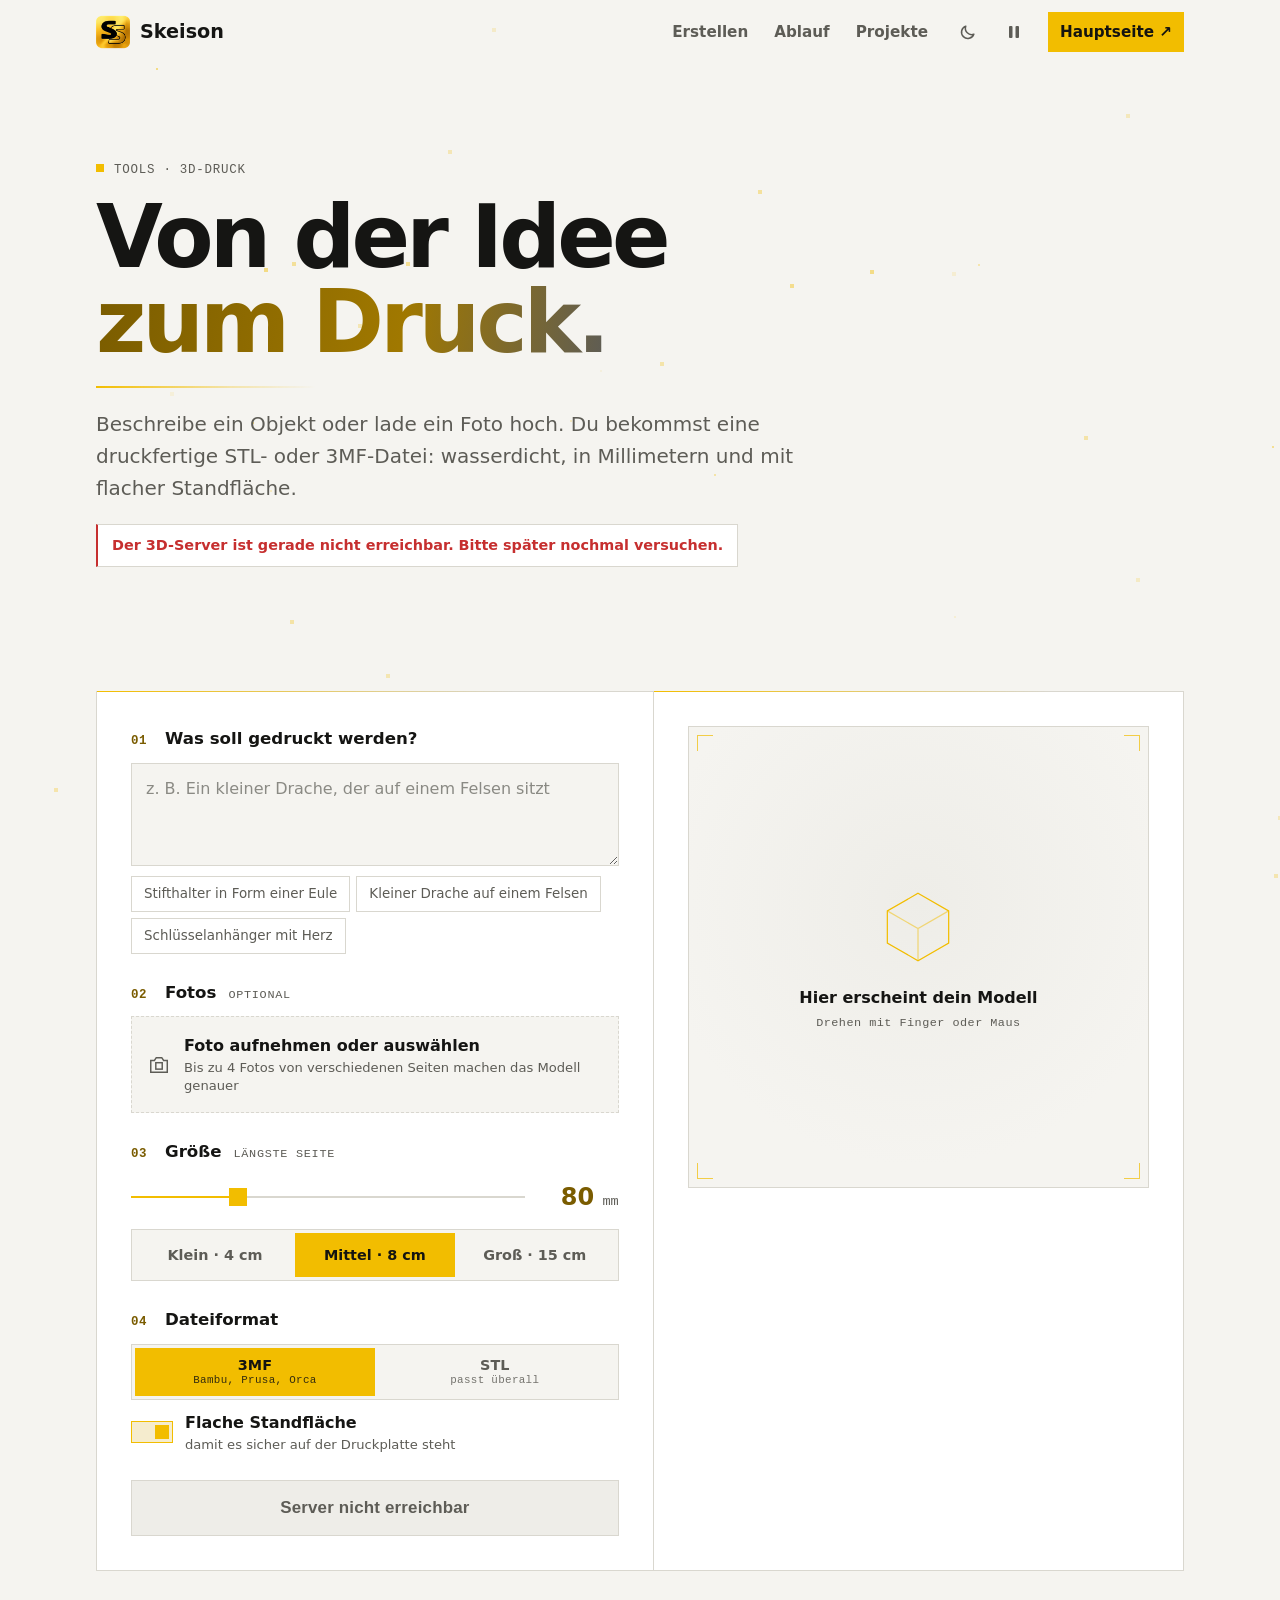
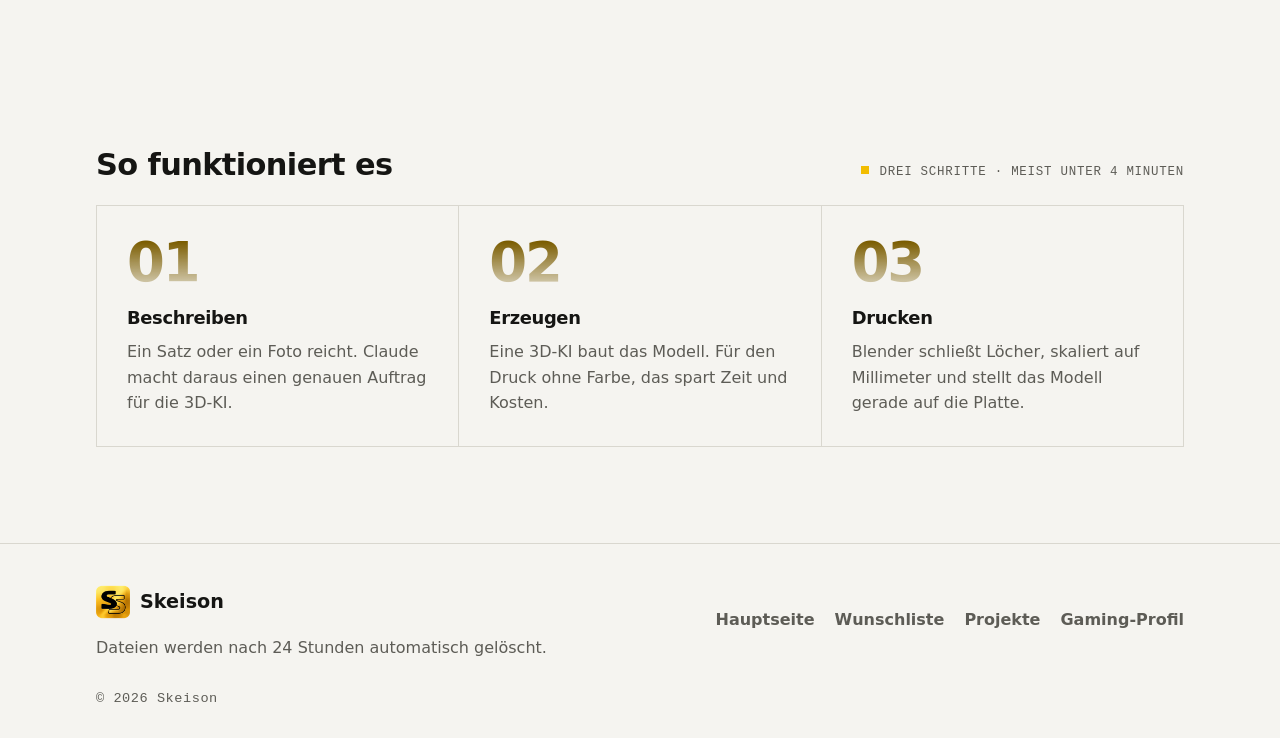
==== site/3d/index.html @ 90e96e80 "3D-Druck: Beschreibung oder Foto zu druckfertiger STL/3MF, Seite im Hauptdesign (Schwarz, Grau, Gold" ====
<!doctype html>
<html lang="de">
<head>
<meta charset="utf-8">
<meta name="viewport" content="width=device-width, initial-scale=1, viewport-fit=cover">
<title>3D-Druck · Skeison</title>
<meta name="description" content="Beschreibung oder Foto rein, druckfertige STL- oder 3MF-Datei raus. Wasserdicht, in Millimetern, mit flacher Standfläche.">
<meta name="theme-color" content="#0f0f0e">
<meta property="og:title" content="3D-Druck aus Idee · Skeison">
<meta property="og:description" content="Beschreibung oder Foto rein, druckfertige STL- oder 3MF-Datei raus.">
<meta property="og:type" content="website">
<link rel="icon" href="../favicon.svg" type="image/svg+xml">
<link rel="apple-touch-icon" href="../apple-touch-icon.png">
<script src="../assets/mode.js"></script>
<link rel="stylesheet" href="../assets/fx.css">
<link rel="stylesheet" href="../main.css">
<link rel="stylesheet" href="3d.css">
<script>document.documentElement.classList.add('fx');</script>
<script src="config.js"></script>
<script type="importmap">
{ "imports": {
  "three": "https://cdn.jsdelivr.net/npm/three@0.170.0/build/three.module.js",
  "three/addons/": "https://cdn.jsdelivr.net/npm/three@0.170.0/examples/jsm/"
} }
</script>
</head>
<body>
<a class="skip" href="#erstellen">Zum Formular springen</a>
<div class="fx-bg" aria-hidden="true"><canvas></canvas></div>

<div class="nav-bar">
  <nav class="nav wrap" aria-label="Hauptnavigation">
    <a class="brand" href="../"><span class="brand-mark" aria-hidden="true"></span>Skeison</a>
    <button class="menu-btn" type="button" aria-label="Menü öffnen" aria-expanded="false" aria-controls="navLinks"><span></span><span></span><span></span></button>
    <div class="links" id="navLinks">
      <span class="nav-ind" aria-hidden="true"></span>
      <a href="#erstellen">Erstellen</a><a href="#ablauf">Ablauf</a><a href="../#projekte">Projekte</a>
      <a class="nav-cta" href="../">Hauptseite <span class="arr">↗</span></a>
    </div>
  </nav>
  <div class="nav-progress"></div>
</div>

<header class="intro wrap" id="top" data-stagger>
  <p class="eyebrow">Tools · 3D-Druck</p>
  <h1>Von der Idee<br><span class="gold">zum Druck.</span></h1>
  <span class="rule" aria-hidden="true"></span>
  <p class="lead">Beschreibe ein Objekt oder lade ein Foto hoch. Du bekommst eine druckfertige STL- oder 3MF-Datei: wasserdicht, in Millimetern und mit flacher Standfläche.</p>
  <p class="notice" id="notice" hidden></p>
</header>

<main class="wrap" id="inhalt">
  <section class="studio" id="erstellen" aria-label="Modell erstellen">
    <!-- Eingabe -->
    <form class="panel form" id="form" novalidate data-stagger>
      <div class="field">
        <label class="label" for="desc"><span class="num">01</span>Was soll gedruckt werden?</label>
        <textarea id="desc" name="description" rows="3" maxlength="2000" placeholder="z. B. Ein kleiner Drache, der auf einem Felsen sitzt"></textarea>
        <div class="chips" id="chips" aria-label="Beispiele">
          <button type="button" class="chip">Stifthalter in Form einer Eule</button>
          <button type="button" class="chip">Kleiner Drache auf einem Felsen</button>
          <button type="button" class="chip">Schlüsselanhänger mit Herz</button>
        </div>
      </div>

      <div class="field">
        <span class="label"><span class="num">02</span>Fotos <em>optional</em></span>
        <label class="drop" id="drop" tabindex="0">
          <input type="file" id="files" accept="image/jpeg,image/png,image/webp" multiple hidden>
          <svg viewBox="0 0 24 24" width="24" height="24" fill="none" stroke="currentColor" stroke-width="1.6" stroke-linecap="square" aria-hidden="true"><path d="M3 7h4l2-3h6l2 3h4v13H3z"/><rect x="8.5" y="9.5" width="7" height="7"/></svg>
          <span><b>Foto aufnehmen oder auswählen</b><small>Bis zu 4 Fotos von verschiedenen Seiten machen das Modell genauer</small></span>
        </label>
        <ul class="thumbs" id="thumbs"></ul>
      </div>

      <div class="field">
        <span class="label" id="sizeLabel"><span class="num">03</span>Größe <em>längste Seite</em></span>
        <div class="size-row">
          <input type="range" id="size" min="20" max="250" step="5" value="80" aria-labelledby="sizeLabel">
          <output id="sizeOut" for="size"><b>80</b> mm</output>
        </div>
        <div class="seg" id="sizePresets" role="group" aria-label="Größe schnell wählen">
          <button type="button" data-size="40">Klein · 4 cm</button>
          <button type="button" data-size="80" class="on">Mittel · 8 cm</button>
          <button type="button" data-size="150">Groß · 15 cm</button>
        </div>
      </div>

      <div class="field">
        <span class="label"><span class="num">04</span>Dateiformat</span>
        <div class="seg" id="fmt" role="radiogroup" aria-label="Dateiformat">
          <button type="button" role="radio" data-fmt="3mf" class="on" aria-checked="true">3MF <small>Bambu, Prusa, Orca</small></button>
          <button type="button" role="radio" data-fmt="stl" aria-checked="false">STL <small>passt überall</small></button>
        </div>
        <label class="switch">
          <input type="checkbox" id="flat" checked>
          <span class="track" aria-hidden="true"></span>
          <span>Flache Standfläche <small>damit es sicher auf der Druckplatte steht</small></span>
        </label>
      </div>

      <div class="field" id="codeField" hidden>
        <label class="label" for="code">Zugangscode</label>
        <input type="password" id="code" autocomplete="off" placeholder="Code eingeben">
      </div>

      <div class="submit">
        <p class="error" id="formError" role="alert" hidden></p>
        <button class="btn big" id="go" type="submit">Modell erstellen <span class="arr">→</span></button>
        <p class="fine" id="limitInfo"></p>
      </div>
    </form>

    <!-- Fortschritt und Vorschau -->
    <div class="panel stage idle" id="stage" aria-live="polite" data-reveal>
      <div class="viewer" id="viewer">
        <span class="scan" aria-hidden="true"></span>
        <div class="empty" id="empty">
          <svg viewBox="0 0 120 120" width="92" height="92" aria-hidden="true">
            <g fill="none" stroke="currentColor" stroke-width="1.6" stroke-linejoin="miter">
              <path d="M60 16 100 39v42L60 104 20 81V39z"/>
              <path d="M20 39l40 23 40-23M60 62v42" opacity=".5"/>
            </g>
          </svg>
          <p>Hier erscheint dein Modell</p>
          <small>Drehen mit Finger oder Maus</small>
        </div>
      </div>

      <ol class="steps" id="steps" hidden>
        <li data-step="analyse"><span class="dot"></span><div><b>Idee verstehen</b><small>Beschreibung wird aufbereitet</small></div></li>
        <li data-step="generate"><span class="dot"></span><div><b>3D-Modell erzeugen</b><small>Dauert meist 1–3 Minuten</small><div class="bar"><i id="bar"></i></div></div></li>
        <li data-step="blender"><span class="dot"></span><div><b>Druckfertig machen</b><small>Blender: wasserdicht, Größe, Standfläche</small></div></li>
      </ol>

      <div class="result" id="result" hidden>
        <div class="stats" id="stats"></div>
        <p class="hint" id="hint" hidden></p>
        <div class="cta-row">
          <a class="btn" id="dlMain" href="#" download>Herunterladen <span class="arr">↓</span></a>
          <a class="btn ghost" id="dlAlt" href="#" download></a>
        </div>
        <button class="btn ghost small" id="again" type="button">Neues Modell</button>
      </div>
    </div>
  </section>

  <section class="how" id="ablauf">
    <div class="sec-head" data-reveal><h2>So funktioniert es</h2><p class="eyebrow">Drei Schritte · meist unter 4 Minuten</p></div>
    <ol class="how-grid" data-stagger>
      <li><span class="how-n">01</span><h3>Beschreiben</h3><p class="muted">Ein Satz oder ein Foto reicht. Claude macht daraus einen genauen Auftrag für die 3D-KI.</p></li>
      <li><span class="how-n">02</span><h3>Erzeugen</h3><p class="muted">Eine 3D-KI baut das Modell. Für den Druck ohne Farbe, das spart Zeit und Kosten.</p></li>
      <li><span class="how-n">03</span><h3>Drucken</h3><p class="muted">Blender schließt Löcher, skaliert auf Millimeter und stellt das Modell gerade auf die Platte.</p></li>
    </ol>
  </section>
</main>

<footer class="foot">
  <div class="wrap foot-in" data-reveal>
    <div>
      <a class="brand" href="../"><span class="brand-mark" aria-hidden="true"></span>Skeison</a>
      <p class="muted">Dateien werden nach 24 Stunden automatisch gelöscht.</p>
    </div>
    <nav class="foot-links" aria-label="Fußzeile">
      <a href="../">Hauptseite</a><a href="../wunschliste/">Wunschliste</a><a href="../#projekte">Projekte</a><a href="../gaming/">Gaming-Profil</a>
    </nav>
  </div>
  <div class="wrap foot-bottom muted">© 2026 Skeison</div>
</footer>
<script src="../assets/fx.js"></script>
<script type="module" src="app.js"></script>
</body>
</html>
---- site/assets/fx.css ----
/* Gemeinsame Effekte und Bausteine fuer alle Seiten: Hintergrund, Navigation, Scroll-Animationen, Countdown, Toast */
:root { --ease: cubic-bezier(.22, 1, .36, 1); --nav-h: 64px; }
html { scroll-padding-top: calc(var(--nav-h) + 16px); }
body { overflow-x: clip; -webkit-font-smoothing: antialiased; }
::selection { background: var(--accent); color: #1a1500; }

/* Hintergrund: ruhige Farbflaechen oben und aufsteigende Pixel-Partikel wie in Minecraft */
.fx-bg { position: fixed; inset: 0; z-index: -1; pointer-events: none; overflow: hidden; color: var(--accent); }
.fx-bg i { position: absolute; width: 60vmax; height: 60vmax; border-radius: 50%; background: radial-gradient(closest-side, var(--c), transparent); }
.fx-bg i:nth-child(1) { --c: rgba(59,109,255,.22); top: -32vmax; left: -20vmax; }
.fx-bg i:nth-child(2) { --c: rgba(255,203,5,.1); top: -30vmax; right: -26vmax; }
.fx-bg canvas { position: absolute; inset: 0; width: 100%; height: 100%; image-rendering: pixelated; }

/* Feste Navigation mit unscharfem Hintergrund, Markierung des aktiven Abschnitts und Lesefortschritt */
.nav-bar { position: sticky; top: 0; z-index: 50; border-bottom: 1px solid transparent; transition: background-color .3s, border-color .3s; }
.nav-bar.scrolled { background: color-mix(in srgb, var(--bg) 82%, transparent); -webkit-backdrop-filter: blur(12px); backdrop-filter: blur(12px); border-bottom-color: var(--line); }
.nav { display: flex; justify-content: space-between; align-items: center; gap: 12px; height: var(--nav-h); }
.brand { display: inline-flex; align-items: center; gap: 10px; min-height: 44px; font-size: 1.2rem; font-weight: 800; color: var(--text); text-decoration: none; }
.brand:hover { color: var(--text); }
/* Skeison-Logo (SS); gilt auf allen Seiten und in allen Designs */
.brand-mark { flex: none; width: 34px; height: 34px; display: block; background: url(skeison-logo.png) center / contain no-repeat !important; box-shadow: none !important; border: 0 !important; }
.links { position: relative; display: flex; align-items: center; gap: 2px; }
.links a { position: relative; z-index: 1; padding: 8px 12px; border-radius: 8px; color: var(--muted); text-decoration: none; font-weight: 600; font-size: .95rem; transition: color .2s; }
.links a:hover, .links a.active { color: var(--text); }
.nav-ind { position: absolute; z-index: 0; left: 0; bottom: 2px; height: 2px; width: 0; border-radius: 2px; background: var(--accent); opacity: 0; pointer-events: none; }
.nav-ind.ready { transition: transform .45s var(--ease), width .45s var(--ease), opacity .25s; }
.links .nav-cta { margin-left: 10px; color: #1a1500; background: var(--accent); font-weight: 800; }
.links .nav-cta:hover { color: #1a1500; filter: brightness(1.06); }
.nav-progress { position: absolute; left: 0; bottom: -1px; height: 2px; width: 100%; transform-origin: 0 50%; transform: scaleX(0); background: var(--accent); opacity: .7; }
.menu-btn { display: none; width: 44px; height: 44px; place-items: center; align-content: center; gap: 5px; padding: 0; cursor: pointer; border-radius: 8px; border: 1px solid var(--line); background: var(--panel); }
.menu-btn span { display: block; width: 18px; height: 2px; border-radius: 2px; background: var(--text); transition: transform .35s var(--ease), opacity .2s; }
.nav-bar.open .menu-btn span:nth-child(1) { transform: translateY(7px) rotate(45deg); }
.nav-bar.open .menu-btn span:nth-child(2) { opacity: 0; }
.nav-bar.open .menu-btn span:nth-child(3) { transform: translateY(-7px) rotate(-45deg); }
@media (max-width: 760px) {
  .menu-btn { display: grid; }
  .links { position: absolute; top: calc(100% + 6px); left: 16px; right: 16px; flex-direction: column; align-items: stretch; gap: 2px; padding: 8px; border-radius: 12px; border: 1px solid var(--line); background: var(--panel);
    box-shadow: 0 24px 48px -24px var(--shadow, rgba(0,0,0,.6)); opacity: 0; visibility: hidden; transform: translateY(-8px); transition: opacity .25s, transform .35s var(--ease), visibility .25s; }
  .nav-bar.open .links { opacity: 1; visibility: visible; transform: none; }
  .links a { padding: 12px; font-size: 1rem; }
  .links a.active { background: var(--panel2); }
  .links .nav-cta { margin: 6px 0 0; text-align: center; }
  .nav-ind { display: none; }
}

/* Einblenden beim Scrollen: nur aktiv, wenn JavaScript laeuft (Klasse "fx" auf <html>) */
.fx [data-reveal]:not(.in), .fx [data-stagger]:not(.in) > * { opacity: 0; }
/* Kurz und dezent (250 ms, 8 px, 40 ms Staffelung): vorher 0,7 s und 70 ms, ein Abschnitt brauchte bis 1,3 s */
.fx [data-reveal].in { animation: fx-rise .25s var(--ease) backwards; animation-delay: calc(var(--i, 0) * 40ms); }
.fx [data-stagger].in > * { animation: fx-rise .25s var(--ease) backwards; animation-delay: calc(var(--i, 0) * 40ms); }
.fx [data-stagger].in > .ball, .fx [data-stagger]:not(.in) > .ball { animation: fx-spin 160s steps(640) infinite; opacity: var(--ball-o, .14); }
.fx [data-reveal].in.now, .fx [data-stagger].in.now > * { animation: none; } /* per Tastatur erreicht: sofort sichtbar */
@keyframes fx-rise { from { opacity: 0; transform: translateY(8px); } to { opacity: 1; transform: none; } }

/* Buttons */
.btn { transition: transform .2s var(--ease), filter .2s, background-color .2s, border-color .2s; }
.btn:not(.ghost):hover { filter: brightness(1.06); }
.btn:active { transform: translateY(1px); }
.arr { display: inline-block; transition: transform .3s var(--ease); }
/* Pfeil-Bewegung nur mit echter Maus (am Handy bliebe sie nach dem Tippen haengen) */
@media (hover: hover) and (pointer: fine) and (prefers-reduced-motion: no-preference) {
  a:hover .arr, button:hover .arr, .card:hover .arr { transform: translateX(3px); }
}

/* Pulsierender Punkt, nur fuer echten Live-Status */
.ping { position: relative; display: inline-block; width: 8px; height: 8px; border-radius: 50%; background: currentColor; flex: none; }
/* Zwei Pulse (4 s), dann Ruhe: Bewegung ueber 5 s braeuchte sonst einen Pause-Knopf (WCAG 2.2.2) */
.ping.pulse::after { content: ""; position: absolute; inset: 0; border-radius: 50%; background: currentColor; animation: fx-ping 2s cubic-bezier(0,0,.2,1) 2; }
@keyframes fx-ping { 75%, 100% { transform: scale(2.4); opacity: 0; } }

/* Countdown-Ziffern rollen */
.cd b { position: relative; overflow: hidden; }
.cd b .r-in { display: inline-block; animation: fx-roll-in .45s var(--ease) both; }
.cd b .r-out { position: absolute; inset: 0; animation: fx-roll-out .45s var(--ease) both; }
@keyframes fx-roll-in { from { transform: translateY(60%); opacity: 0; } to { transform: none; opacity: 1; } }
@keyframes fx-roll-out { from { transform: none; opacity: 1; } to { transform: translateY(-60%); opacity: 0; } }

/* Gleitende Markierung in Umschaltern */
.seg { position: relative; }
.seg-ind { position: absolute; z-index: 0; top: 4px; bottom: 4px; left: 0; width: 0; border-radius: 7px; background: var(--accent); pointer-events: none; }
.seg-ind.ready { transition: transform .4s var(--ease), width .4s var(--ease); }
.seg.has-ind button { position: relative; z-index: 1; transition: color .25s; }
.seg.has-ind button.on { background: transparent; color: #1a1500; }

/* Lade-Platzhalter */
.sk { position: relative; overflow: hidden; border-radius: 6px; background: color-mix(in srgb, var(--panel2) 80%, var(--line)); }
.sk::after { content: ""; position: absolute; inset: 0; transform: translateX(-100%); background: linear-gradient(90deg, transparent, rgba(255,255,255,.06), transparent); animation: fx-shimmer 1.4s infinite; }
@keyframes fx-shimmer { to { transform: translateX(100%); } }

/* Meldung unten (z. B. "Adresse kopiert") */
.toast { position: fixed; left: 50%; bottom: 24px; z-index: 100; padding: 11px 16px; border-radius: 10px; font-weight: 600; color: var(--text); background: var(--panel); border: 1px solid var(--line); border-left: 3px solid var(--ok, #3ddc84);
  box-shadow: 0 16px 40px -16px var(--shadow, rgba(0,0,0,.7)); opacity: 0; transform: translate(-50%, 16px); pointer-events: none; transition: opacity .25s, transform .4s var(--ease); }
.toast.show { opacity: 1; transform: translate(-50%, 0); }

/* Nach-oben-Knopf mit Fortschrittsring */
.totop { position: fixed; right: 18px; bottom: 18px; z-index: 40; width: 46px; height: 46px; display: grid; place-items: center; border-radius: 50%; cursor: pointer; padding: 0; color: var(--text);
  background: var(--panel); border: 1px solid var(--line); opacity: 0; visibility: hidden; transform: translateY(10px); transition: opacity .3s, transform .4s var(--ease), visibility .3s, border-color .2s; }
.totop.show { opacity: 1; visibility: visible; transform: none; }
.totop:hover { border-color: var(--accent); }
.totop svg { position: absolute; inset: -1px; width: calc(100% + 2px); height: calc(100% + 2px); transform: rotate(-90deg); }
.totop circle { fill: none; stroke-width: 2; }
.totop .trk { stroke: transparent; }
.totop .bar { stroke: var(--accent); stroke-dasharray: 100; stroke-dashoffset: 100; }
.totop b { font-size: 1.1rem; }

/* Pokeball im Kopfbereich, dreht sich langsam */
/* Gedreht wird die ganze Grafik als eigene Ebene (laeuft auf der Grafikkarte) und in kleinen Schritten, nicht fliessend:
   so wacht der Browser nur ein paarmal pro Sekunde dafuer auf. Das Innere der SVG wird dabei nie neu gezeichnet. */
.ball { position: absolute; z-index: -1; pointer-events: none; color: var(--accent); will-change: transform; animation: fx-spin 160s steps(640) infinite; }
@keyframes fx-spin { to { transform: rotate(360deg); } }

/* Fenster im Hintergrund (fx-idle, siehe fx.js setIdle) oder Knopf "Animationen pausieren" (fx-still, siehe fx.js setStill):
   alle Dauer-Animationen anhalten */
.fx-idle *, .fx-idle *::before, .fx-idle *::after,
.fx-still *, .fx-still *::before, .fx-still *::after { animation-play-state: paused !important; }
/* Einmalige Animationen laufen trotzdem zu Ende, sonst blieben sie bei Deckkraft 0 stehen: Einblendungen, Countdown-Ziffern,
   Ranglisten-Zeilen und Dialoge (z. B. in einem sichtbaren, aber nicht aktiven Fenster, unter Windows per Mausrad scrollbar) */
:is(.fx-idle, .fx-still) :is([data-reveal].in, [data-stagger].in > :not(.ball), .cd b > span, .rows .row, .dlg, .feed, .burst),
:is(.fx-idle, .fx-still) .dlg::backdrop { animation-play-state: running !important; }
:is(.fx-idle, .fx-still) .mon-peek.hop img { animation-play-state: running !important; }
/* Gaming-Buehne: Einflug der Figur und der Zahlen laeuft zu Ende (Laufschrift und Schweben bleiben angehalten) */
:is(.fx-idle, .fx-still) .panel.on :is(.fig img, .fig .skin, .fig-name, .info-head, .subtabs, .pages, .page *, .skin-card) { animation-play-state: running !important; }
/* 3D-Druck: Einblenden bei Zustandswechsel, Foto-Kacheln, Vorschau (Scanlinie und Atmen bleiben angehalten) */
:is(.fx-idle, .fx-still) :is(.s3d-in, .thumbs li, #viewer canvas) { animation-play-state: running !important; }

/* Knopf "Animationen pausieren" in der Navigation aller Seiten (fx.js, setStill); die Wahl wird gespeichert */
.motion-btn { display: inline-grid; place-items: center; width: 44px; height: 44px; margin-left: 4px; padding: 0; cursor: pointer; border-radius: 8px;
  border: 1px solid transparent; background: none; color: var(--muted); font: inherit; font-weight: 600; transition: color .2s, border-color .2s; }
.motion-btn:hover { color: var(--text); border-color: var(--line); }
.motion-btn[aria-pressed="true"] { color: var(--accent); }
.motion-btn svg { width: 14px; height: 14px; fill: currentColor; flex: none; }
.motion-btn .mb-t { display: none; }
.motion-btn .i-play, .motion-btn[aria-pressed="true"] .i-pause { display: none; }
.motion-btn[aria-pressed="true"] .i-play { display: block; }
/* Knopf "Hell/Dunkel": zeigt die Darstellung, zu der ein Klick wechselt (Sonne im Dunkeln, Mond im Hellen) */
.mode-btn { display: inline-grid; place-items: center; width: 44px; height: 44px; margin-left: 4px; padding: 0; cursor: pointer; border-radius: 8px;
  border: 1px solid transparent; background: none; color: var(--muted); font: inherit; font-weight: 600; transition: color .2s, border-color .2s; }
.mode-btn:hover { color: var(--accent); border-color: var(--line); }
.mode-btn svg { width: 19px; height: 19px; fill: none; stroke: currentColor; stroke-width: 1.9; stroke-linecap: round; stroke-linejoin: round; flex: none; transition: transform .5s var(--ease); }
.mode-btn:hover svg { transform: rotate(35deg); }
.mode-btn .mb-t { display: none; }
.mode-btn .i-moon, html[data-mode="light"] .mode-btn .i-sun { display: none; }
html[data-mode="light"] .mode-btn .i-moon { display: block; }
.mode-btn + .motion-btn { margin-left: 0; }
@media (max-width: 760px) {
  .motion-btn { display: flex; justify-content: flex-start; align-items: center; gap: 10px; width: auto; height: auto; margin: 0; padding: 12px; font-size: 1rem; color: var(--muted); }
  .motion-btn .mb-t { display: inline; }
  .mode-btn { display: flex; justify-content: flex-start; align-items: center; gap: 10px; width: auto; height: auto; margin: 0; padding: 12px; font-size: 1rem; }
  .mode-btn .mb-t { display: inline; }
}

/* Pause-Knopf fuer Dauer-Animationen in Demo-Grafiken ([data-loops], siehe fx.js) */
[data-loops].paused *, [data-loops].paused *::before, [data-loops].paused *::after { animation-play-state: paused !important; }
.loop-pause { position: absolute; top: 8px; right: 8px; z-index: 2; width: 44px; height: 44px; display: grid; place-items: center; padding: 0; cursor: pointer; border-radius: 8px;
  color: var(--muted); background: color-mix(in srgb, var(--bg) 80%, transparent); border: 1px solid var(--line); transition: color .2s, border-color .2s; }
.loop-pause:hover { color: var(--text); border-color: var(--accent); }
.loop-pause svg { width: 14px; height: 14px; fill: currentColor; }
.loop-pause .i-play, .loop-pause[aria-pressed="true"] .i-pause { display: none; }
.loop-pause[aria-pressed="true"] .i-play { display: block; }

/* "Bewegung reduzieren" im System: weniger und sanftere Bewegung, nicht null. Ueberblendungen (Deckkraft, Farbe) bleiben
   und helfen beim Verstehen; Bewegung und Schleifen fallen weg. Hover-Bewegung ist in den Seiten-CSS an no-preference gebunden. */
@media (prefers-reduced-motion: reduce) {
  *, *::before, *::after { animation-duration: .01ms !important; animation-iteration-count: 1 !important; animation-delay: 0s !important; scroll-behavior: auto !important; }
  .fx [data-reveal].in:not(.now), .fx [data-stagger].in:not(.now) > :not(.ball),
  .dlg[open]:not(.closing), .dlg[open]:not(.closing)::backdrop { animation: fx-fade .2s ease-out !important; }
  .toast { transform: translate(-50%, 0); }
  .links, .totop, .btn:active { transform: none; }
  .nav-ind.ready, .seg-ind.ready { transition: opacity .2s; }
  .arr { transition: none; }
  .loop-pause, .motion-btn { display: none; } /* Schleifen stehen hier ohnehin still */
}
@keyframes fx-fade { from { opacity: 0; } }
---- site/main.css ----
:root { --bg: #0b0f1c; --panel: #151b31; --panel2: #1c2443; --line: #2a3460; --text: #eef2ff; --muted: #9aa6cb; --accent: #ffcb05; --accent2: #5b85ff; --pink: #ff5f8f; --on-pink: #1f0612; --discord: #5865f2; --ok: #3ddc84; --bad: #ff6b6b; --shadow: rgba(0,0,0,.6); }
/* --on-pink: Schrift auf pinker Flaeche, mindestens 4,5:1 Kontrast (Weiss auf #ff5f8f hatte nur 2,9:1) */
/* Hell/Dunkel: assets/mode.js setzt data-mode auf <html> (Geraet oder eigene Wahl ueber den Knopf in der Navigation) */
html[data-mode="light"] { --bg: #f3f5fc; --panel: #fff; --panel2: #eef2ff; --line: #d6ddf5; --text: #141a33; --muted: #5a6692; --accent: #d79a00; --accent2: #2f5cf0; --pink: #c8245a; --on-pink: #fff; --ok: #16a35a; --bad: #d93a3a; --shadow: rgba(20,26,51,.18); }
* { box-sizing: border-box; }
/* Kein CSS-"smooth": das verzoegerte auch den Tastatur-Fokus. Mausklicks auf Sprungmarken scrollen sanft per fx.js */
body { margin: 0; background: var(--bg); color: var(--text); font: 16px/1.6 system-ui, "Segoe UI", Roboto, sans-serif; }
.wrap { max-width: 1120px; margin: 0 auto; padding: 0 16px; }
a { color: var(--accent2); font-weight: 600; } a:hover { color: var(--accent); }
h2 { margin: 0; font-size: clamp(1.5rem, 3vw, 1.9rem); line-height: 1.2; letter-spacing: -.01em; }
section { margin: 80px 0; }
.muted { color: var(--muted); }
.skip { position: absolute; left: 16px; top: -60px; z-index: 100; padding: 10px 16px; border-radius: 8px; background: var(--accent); color: #1a1500; transition: top .2s; }
.skip:focus { top: 12px; }

/* Gemeinsame Bausteine (Hauptseite und Gaming-Profil) */
.tag { display: inline-block; font-size: .74rem; font-weight: 800; text-transform: uppercase; letter-spacing: .1em; padding: 4px 10px; border-radius: 6px; color: #1a1500; background: var(--accent); }
.tag.pink { background: var(--pink); color: var(--on-pink); }
.lead { margin: 0 0 26px; max-width: 58ch; color: var(--muted); font-size: clamp(1rem, 1.6vw, 1.1rem); }
.cd { display: grid; grid-template-columns: repeat(4, minmax(0, 1fr)); gap: 8px; max-width: 400px; margin-bottom: 28px; }
.cd div { text-align: center; padding: 10px 6px 9px; border-radius: 8px; border: 1px solid var(--line); background: var(--bg); box-shadow: inset 0 -3px 0 rgba(0,0,0,.25); }
.cd b { display: block; font-size: clamp(1.5rem, 4vw, 2.2rem); font-weight: 800; font-variant-numeric: tabular-nums; color: var(--accent); line-height: 1.15; }
.cd > div > span { font-size: .7rem; color: var(--muted); text-transform: uppercase; letter-spacing: .08em; font-weight: 700; }
.live { display: inline-flex; align-items: center; gap: 10px; margin: 0 0 24px; color: var(--ok); font-weight: 700; font-size: 1.1rem; }
.live.over { color: var(--muted); } .live.over .ping { display: none; }
.cta-row { display: flex; flex-wrap: wrap; gap: 10px; }
.srv { display: inline-flex; align-items: center; gap: 8px; font-size: .85rem; font-weight: 700; }
.srv.up { color: var(--ok); } .srv.down { color: var(--bad); } .srv.soon { color: var(--accent); }

/* Buttons: leichte Unterkante wie Spiel-Buttons */
.btn { display: inline-flex; align-items: center; justify-content: center; gap: 8px; text-decoration: none; font-weight: 800; color: #1a1500; background: var(--accent); border: 1px solid transparent; border-radius: 8px; padding: 11px 20px; cursor: pointer; font-size: 1rem; box-shadow: inset 0 -3px 0 rgba(0,0,0,.2); }
.btn:hover { color: #1a1500; }
.btn.small { padding: 6px 13px; font-size: .9rem; }
.btn.ghost { background: transparent; color: var(--text); border-color: var(--line); box-shadow: none; }
.btn.ghost:hover { color: var(--text); border-color: var(--accent); }
.btn.pink { background: var(--pink); color: var(--on-pink); } .btn.pink:hover { color: var(--on-pink); }

.sec-head { display: flex; flex-wrap: wrap; justify-content: space-between; align-items: baseline; gap: 12px; margin-bottom: 20px; }
.more-link { text-decoration: none; }
/* Kleine Textlinks: Klickflaeche 44px hoch, ohne die Zeile hoeher zu machen */
.more-link, .facts dd a { display: inline-block; padding-block: 11px; margin-block: -11px; }

/* Lade-Platzhalter */
.sk-line { height: 12px; margin: 8px 0; }
.sk-card { min-height: 170px; pointer-events: none; }
.sk-btns { height: 32px; width: 55%; margin-top: auto; }
.sk-chart { height: 150px; margin-top: 12px; border-radius: 8px; }

/* Einstieg */
.intro { padding-top: clamp(36px, 7vw, 80px); }
.eyebrow { margin: 0 0 6px; color: var(--accent); font-weight: 800; font-size: .8rem; letter-spacing: .12em; text-transform: uppercase; }
.intro h1 { margin: 0 0 12px; font-size: clamp(2.6rem, 8vw, 4.6rem); line-height: 1; letter-spacing: -.035em; }
.intro .lead { font-size: clamp(1.05rem, 2vw, 1.25rem); margin: 0; }

/* Wunschliste (neu) */
.feature { display: grid; grid-template-columns: 1.15fr .85fr; gap: clamp(20px, 4vw, 48px); align-items: center; margin-top: 44px; padding: clamp(24px, 4vw, 44px); border-radius: 16px; border: 1px solid var(--line);
  background: radial-gradient(700px 300px at 100% 0%, color-mix(in srgb, var(--pink) 16%, transparent), transparent 70%), var(--panel); }
.feature h2 { margin: 12px 0 10px; font-size: clamp(1.8rem, 4vw, 2.6rem); }
.feature .lead { margin-bottom: 16px; }
.checks { list-style: none; margin: 0 0 24px; padding: 0; display: grid; gap: 8px; }
.checks li { position: relative; padding-left: 28px; }
.checks li::before { content: ""; position: absolute; left: 0; top: .3em; width: 18px; height: 18px; border-radius: 5px; background: color-mix(in srgb, var(--pink) 18%, transparent) url("data:image/svg+xml,%3Csvg xmlns='http://www.w3.org/2000/svg' viewBox='0 0 16 16' fill='none' stroke='%23ff5f8f' stroke-width='2.4' stroke-linecap='round' stroke-linejoin='round'%3E%3Cpath d='M3.5 8.5l3 3 6-7'/%3E%3C/svg%3E") center / 12px no-repeat; }
.wl-demo { position: relative; border-radius: 12px; border: 1px solid var(--line); background: var(--bg); padding: 14px; display: grid; gap: 8px; box-shadow: 0 30px 60px -36px var(--shadow); }
.wl-head { display: flex; flex-direction: column; padding: 2px 4px 6px; } .wl-head b { font-size: 1.05rem; } .wl-head span { color: var(--muted); font-size: .8rem; }
.wl-item { display: grid; grid-template-columns: 44px 1fr auto; gap: 12px; align-items: center; padding: 8px; border-radius: 10px; background: var(--panel); border: 1px solid var(--line); }
.wl-img { width: 44px; height: 44px; display: grid; place-items: center; font-size: 1.4rem; border-radius: 8px; background: var(--panel2); }
.wl-t { display: flex; flex-direction: column; line-height: 1.3; } .wl-t small { color: var(--muted); }
.wl-st { font-size: .72rem; font-weight: 800; text-transform: uppercase; letter-spacing: .06em; padding: 4px 9px; border-radius: 6px; white-space: nowrap; }
.wl-st.free { color: var(--ok); background: color-mix(in srgb, var(--ok) 14%, transparent); }
.wl-st.res { color: var(--pink); background: color-mix(in srgb, var(--pink) 14%, transparent); }
/* "Frei" wird regelmaessig zu "Reserviert" (zeigt die Funktion, ohne zu blinken) */
.wl-flip { display: grid; justify-items: end; } .wl-flip > * { grid-area: 1 / 1; }
.wl-flip .free { animation: wl-out 7s var(--ease) infinite; } .wl-flip .res { animation: wl-in 7s var(--ease) infinite; }
@keyframes wl-out { 0%, 40% { opacity: 1; transform: none; } 48%, 92% { opacity: 0; transform: translateY(-6px); } 100% { opacity: 1; transform: none; } }
@keyframes wl-in { 0%, 40% { opacity: 0; transform: translateY(6px) scale(.9); } 48%, 92% { opacity: 1; transform: none; } 100% { opacity: 0; transform: translateY(6px) scale(.9); } }

/* Hausmesse */
.fair { display: grid; grid-template-columns: 1.1fr .9fr; gap: clamp(20px, 4vw, 48px); align-items: center; padding: clamp(24px, 4vw, 44px); border-radius: 16px; border: 1px solid var(--line);
  background: radial-gradient(700px 300px at 0% 0%, rgba(91,133,255,.2), transparent 70%), var(--panel); }
.fair h2 { margin: 12px 0 10px; font-size: clamp(1.7rem, 3.6vw, 2.4rem); }
.fair .lead { margin-bottom: 18px; } .fair .lead b { color: var(--text); }
.facts { display: grid; gap: 6px; margin: 0 0 22px; }
.facts div { display: grid; grid-template-columns: 70px 1fr; gap: 10px; }
.facts dt { color: var(--muted); font-size: .78rem; font-weight: 800; text-transform: uppercase; letter-spacing: .08em; padding-top: .2em; }
.facts dd { margin: 0; font-weight: 600; }
.plan { position: relative; border-radius: 12px; border: 1px solid var(--line); background: var(--bg); padding: 14px; }
.plan > svg { display: block; width: 100%; height: auto; } /* nur der Grundriss, nicht das Symbol im Pause-Knopf */
.plan-wall { fill: none; stroke: var(--line); stroke-width: 2; }
.hall { fill: var(--panel2); }
.plan text { fill: var(--text); font: 700 12px system-ui, sans-serif; text-anchor: middle; opacity: .8; }
.room { fill: color-mix(in srgb, var(--ok) 22%, transparent); stroke: var(--ok); stroke-width: 1.5; animation: room 10s ease-in-out infinite; animation-delay: var(--d, 0s); }
@keyframes room { 0%, 45% { fill: color-mix(in srgb, var(--ok) 22%, transparent); stroke: var(--ok); } 52%, 92% { fill: color-mix(in srgb, var(--bad) 22%, transparent); stroke: var(--bad); } 100% { fill: color-mix(in srgb, var(--ok) 22%, transparent); stroke: var(--ok); } }
.nfc-dot { fill: var(--accent2); transform-box: fill-box; transform-origin: center; animation: nfc 2.4s ease-out infinite; }
@keyframes nfc { 0% { transform: scale(1); opacity: 1; } 70% { transform: scale(2.4); opacity: 0; } 100% { opacity: 0; } }
.plan-legend { display: flex; flex-wrap: wrap; gap: 14px; margin-top: 10px; font-size: .8rem; color: var(--muted); }
.plan-legend span { display: inline-flex; align-items: center; gap: 6px; }
.lg { width: 10px; height: 10px; border-radius: 3px; } .lg.free { background: var(--ok); } .lg.busy { background: var(--bad); } .lg.nfc { background: var(--accent2); border-radius: 50%; }

/* Projekte */
.projects { display: grid; grid-template-columns: repeat(2, minmax(0, 1fr)); gap: 16px; }
.project { display: flex; flex-direction: column; border-radius: 12px; padding: 22px 24px; border: 1px solid var(--line); background: var(--panel); transition: border-color .2s, transform .3s var(--ease); }
.project:hover { border-color: color-mix(in srgb, var(--accent) 55%, var(--line)); }
.project.wide { grid-column: 1 / -1; display: grid; grid-template-columns: 1fr 1.1fr; gap: 28px; align-items: center; }
.p-body { display: flex; flex-direction: column; gap: 10px; height: 100%; }
.p-head h3 { margin: 0; font-size: 1.3rem; } .p-head h3 a { color: var(--text); text-decoration: none; } .p-head h3 a:hover { color: var(--accent); }
.p-sub { color: var(--muted); font-size: .85rem; font-weight: 600; }
.p-text { margin: 0; color: var(--muted); flex: 1; }
.p-tags { list-style: none; margin: 0; padding: 0; display: flex; flex-wrap: wrap; gap: 6px; }
.p-tags li { font-size: .76rem; font-weight: 700; padding: 3px 9px; border-radius: 6px; color: var(--text); background: var(--panel2); border: 1px solid var(--line); }
.project .meta { display: flex; gap: 14px; flex-wrap: wrap; font-size: .8rem; color: var(--muted); }
.project .meta span { display: inline-flex; align-items: center; gap: 6px; }
.lang-dot { width: 10px; height: 10px; border-radius: 50%; background: var(--c, var(--muted)); }
.rlinks { display: flex; flex-wrap: wrap; gap: 8px; margin-top: 4px; }

/* Kurslot-Chart */
.chart { margin: 0; padding: 14px 16px 12px; border-radius: 10px; border: 1px solid var(--line); background: var(--bg); color: var(--accent2); }
.chart.up { color: var(--ok); } .chart.down { color: var(--bad); }
.chart figcaption { display: flex; justify-content: space-between; align-items: baseline; gap: 10px; color: var(--muted); font-size: .82rem; font-weight: 700; }
.c-val { display: inline-flex; align-items: baseline; gap: 8px; } .c-val b { color: var(--text); font-size: 1.15rem; font-variant-numeric: tabular-nums; }
.chart.up .c-ch { color: var(--ok); } .chart.down .c-ch { color: var(--bad); }
.c-plot svg { display: block; width: 100%; height: 150px; margin-top: 8px; overflow: visible; }
.c-line { fill: none; stroke: currentColor; stroke-width: 2.2; stroke-linejoin: round; stroke-linecap: round; vector-effect: non-scaling-stroke; stroke-dasharray: 1; stroke-dashoffset: 1; }
.c-area { opacity: 0; } .c-dot { fill: currentColor; opacity: 0; }
.chart.drawn .c-line { stroke-dashoffset: 0; transition: stroke-dashoffset 1.6s var(--ease); }
.chart.drawn .c-area { opacity: 1; transition: opacity 1s ease .8s; } .chart.drawn .c-dot { opacity: 1; transition: opacity .4s ease 1.4s; }
.c-note { margin: 6px 0 0; color: var(--muted); font-size: .75rem; }
.c-empty { margin: 30px 0; text-align: center; color: var(--muted); font-size: .9rem; }

/* Gaming-Teaser mit Cobblemon als Zusatz */
.teaser { display: flex; gap: 18px; align-items: center; text-decoration: none; color: var(--text); border-radius: 12px; padding: 20px 24px; border: 1px solid var(--line); background: var(--panel); transition: border-color .2s, transform .3s var(--ease); }
.teaser:hover { color: var(--text); border-color: var(--accent); }
.teaser h3 { margin: 0; font-size: 1.2rem; } .teaser p { margin: 2px 0 0; font-weight: 400; } .teaser > div { flex: 1; }
.face { width: 56px; height: 56px; flex: none; border-radius: 8px; image-rendering: pixelated; background: var(--panel2); box-shadow: inset 0 -3px 0 rgba(0,0,0,.25); opacity: .3; transition: opacity .5s; }
.face.ready { opacity: 1; }
.go { font-size: 1.6rem; color: var(--accent); }
.addon { display: flex; flex-wrap: wrap; align-items: center; gap: 8px 12px; margin: 10px 0 0 24px; padding: 10px 16px; border-radius: 10px; border: 1px dashed var(--line); color: var(--text); text-decoration: none; font-weight: 400; transition: border-color .2s; }
.addon:hover { color: var(--text); border-color: var(--accent); }
.addon-label { font-size: .7rem; font-weight: 800; text-transform: uppercase; letter-spacing: .1em; color: var(--muted); }
.addon-text { flex: 1; min-width: 200px; }
.addon > .arr { color: var(--accent); }

/* Karte (Gaming-Profil: Server) */
.card { display: flex; gap: 18px; align-items: center; text-decoration: none; color: var(--text); border-radius: 12px; padding: 20px 24px; border: 1px solid var(--line); background: var(--panel); transition: border-color .2s, transform .3s var(--ease); }
.card:hover { color: var(--text); border-color: var(--accent); }
/* Hover-Bewegung nur mit echter Maus (am Handy bliebe die Karte nach dem Tippen angehoben) und ohne "Bewegung reduzieren" */
@media (hover: hover) and (pointer: fine) and (prefers-reduced-motion: no-preference) {
  .project:hover, .teaser:hover, .card:hover { transform: translateY(-2px); }
}
.card h3 { margin: 0; font-size: 1.2rem; } .card p { margin: 2px 0 0; font-weight: 400; } .card > div:nth-child(2) { flex: 1; }
.ico { width: 56px; height: 56px; flex: none; display: grid; place-items: center; font-size: 1.8rem; border-radius: 10px; background: rgba(255,203,5,.12); border: 1px solid rgba(255,203,5,.35); }

/* Fusszeile */
.foot { margin-top: 100px; padding: 36px 0 28px; border-top: 1px solid var(--line); }
.foot-in { display: flex; flex-wrap: wrap; justify-content: space-between; gap: 20px; }
.foot-in p { margin: 8px 0 0; }
.foot-links { display: flex; flex-wrap: wrap; gap: 6px 20px; align-items: center; }
.foot-links a { color: var(--muted); text-decoration: none; font-weight: 600; }
.foot-links a:hover { color: var(--text); }
.foot-bottom { margin-top: 28px; font-size: .85rem; }

[hidden] { display: none !important; }
:focus-visible { outline: 2px solid var(--accent); outline-offset: 3px; border-radius: 4px; }
@media (max-width: 900px) {
  /* minmax(0, 1fr): sonst macht der breiteste Inhalt die Spalte breiter als den Bildschirm (bei 320px 44px seitlich) */
  .feature, .fair, .project.wide { grid-template-columns: minmax(0, 1fr); }
  .projects { grid-template-columns: 1fr; }
}
@media (max-width: 560px) {
  section { margin: 64px 0; }
  .feature { margin-top: 32px; }
  .cta-row .btn { flex: 1 1 100%; }
  .teaser, .card { padding: 18px; gap: 14px; } .ico { width: 48px; height: 48px; font-size: 1.5rem; } .go { display: none; }
  .addon { margin-left: 0; }
  .facts div { grid-template-columns: 56px 1fr; }
  /* Fusszeilen-Links am Handy: 44px hohe Ziele statt 26px mit 6px Abstand */
  .foot-links { gap: 0 20px; }
  .foot-links a { display: inline-flex; align-items: center; min-height: 44px; }
  .rlinks .btn { min-height: 44px; }
  .p-head h3 a { display: inline-block; padding-block: 9px; margin-block: -9px; }
}
/* Sehr schmale Handys: Status der Wunschliste-Demo unter den Namen statt daneben */
@media (max-width: 400px) {
  .feature, .fair { padding: 18px; }
  .wl-item { grid-template-columns: 36px minmax(0, 1fr); gap: 4px 10px; }
  .wl-img { width: 36px; height: 36px; font-size: 1.2rem; grid-row: span 2; }
  .wl-item > .wl-st, .wl-item > .wl-flip { grid-column: 2; justify-self: start; }
  .wl-flip { justify-items: start; }
}
---- site/3d/3d.css ----
/* 3D-Druck (site/3d/): Hauptdesign der Seite in voller Staerke - Schwarz, Grau und Gold, eckig, Haarlinien,
   weiche Einblendungen. Laedt nach main.css und uebernimmt die Farben aus home.css. */
:root {
  --bg: #0f0f0e; --panel: #161615; --panel2: #1e1e1c; --line: #2c2c29; --text: #ecebe6; --muted: #a09e96;
  --accent: #ffcb05; --gold: #ffcb05; --gold-deep: #b98f00; --gold-ink: #ffcb05; --accent2: #d6d4cc;
  --ok: #3ddc84; --bad: #ff6b6b; --shadow: rgba(0,0,0,.55);
  --mono: ui-monospace, "Cascadia Mono", Consolas, "SF Mono", monospace;
  --fade: cubic-bezier(.16, 1, .3, 1);
}
html[data-mode="light"] {
  --bg: #f5f4f0; --panel: #ffffff; --panel2: #eeede8; --line: #d9d7cf; --text: #151513; --muted: #5d5c56;
  --accent: #f2bd00; --gold: #f2bd00; --gold-deep: #a07800; --gold-ink: #7a5c00; --accent2: #2a2a27;
  --ok: #13804a; --bad: #c62f2f; --shadow: rgba(0,0,0,.12);
}
[hidden] { display: none !important; }

/* Hintergrund: keine Farbschleier, nur die goldenen Pixel-Partikel (fx.js), die auf- und wieder verblassen */
.fx-bg i { display: none; }

/* Eckig: keine runden Ecken, keine Unterkanten-Schatten (wie home.css) */
.brand-mark, .skip, .btn, .links a, .links .nav-cta, .menu-btn, .links, .seg-ind, .toast, .totop, .motion-btn, .mode-btn,
.loop-pause, :focus-visible { border-radius: 0; }
.btn, .brand-mark { box-shadow: none; }
.totop svg { display: none; }

body { font-feature-settings: "ss01", "cv11"; }
h1, h2, h3 { font-weight: 700; letter-spacing: -.02em; }
a { color: var(--text); text-decoration: underline; text-decoration-color: var(--line); text-underline-offset: 3px; }
a:hover { color: var(--text); text-decoration-color: var(--accent); }
.brand, .btn, .links a, .foot-links a { text-decoration: none; }
.nav-bar.scrolled { background: color-mix(in srgb, var(--bg) 92%, transparent); }
.links .nav-cta, .links .nav-cta:hover { color: #141410; }

.eyebrow { margin: 0; font-family: var(--mono); letter-spacing: .06em; color: var(--muted); font-weight: 500; font-size: .78rem; text-transform: uppercase; }
.eyebrow::before { content: ""; display: inline-block; width: 8px; height: 8px; margin-right: 10px; background: var(--accent); vertical-align: .05em; }

/* ---------- Einstieg ---------- */
.intro { padding-top: clamp(40px, 8vw, 96px); padding-bottom: clamp(28px, 4vw, 44px); }
.intro h1 { margin: 14px 0 0; font-size: clamp(2.7rem, 8.5vw, 5.4rem); line-height: .98; letter-spacing: -.045em; }
.gold { background: linear-gradient(100deg, var(--gold) 0%, var(--gold) 38%, color-mix(in srgb, var(--gold-deep) 70%, var(--muted)) 100%);
  -webkit-background-clip: text; background-clip: text; color: transparent; }
html[data-mode="light"] .gold { background-image: linear-gradient(100deg, var(--gold-ink) 0%, var(--gold-deep) 60%, var(--muted) 100%); }
.rule { display: block; width: min(220px, 50%); height: 2px; margin: 22px 0 20px; transform-origin: left;
  background: linear-gradient(90deg, var(--gold), color-mix(in srgb, var(--gold) 30%, transparent) 60%, transparent); }
.intro .lead { margin: 0; max-width: 60ch; }
.notice { margin: 20px 0 0; display: inline-flex; gap: 10px; align-items: center; padding: 9px 14px; font-size: .9rem; font-weight: 600;
  border: 1px solid var(--line); border-left: 2px solid var(--accent); background: var(--panel); }
.notice.bad { border-left-color: var(--bad); color: var(--bad); }

/* ---------- Einblenden: staerker und weicher als der Rest der Seite ---------- */
.fx [data-reveal].in, .fx [data-stagger].in > * { animation: s3d-fade .8s var(--fade) backwards; animation-delay: calc(var(--i, 0) * 90ms); }
.fx .intro.in > .rule { animation: s3d-draw 1.1s var(--fade) .35s backwards; }
@keyframes s3d-fade { from { opacity: 0; transform: translateY(14px); filter: blur(6px); } to { opacity: 1; transform: none; filter: none; } }
@keyframes s3d-draw { from { opacity: 0; transform: scaleX(0); } to { opacity: 1; transform: scaleX(1); } }
/* Zustandswechsel in der Vorschau (app.js setzt .s3d-in) */
.s3d-in { animation: s3d-fade .6s var(--fade) backwards; animation-delay: calc(var(--i, 0) * 70ms); }

/* ---------- Arbeitsflaeche ---------- */
.studio { display: grid; grid-template-columns: minmax(0, 1.05fr) minmax(0, 1fr); gap: 0; align-items: start; border: 1px solid var(--line); background: var(--line); gap: 1px; }
.panel { position: relative; background: var(--panel); padding: clamp(20px, 3.2vw, 34px); }
/* Goldene Haarlinie oben, die nach rechts verblasst */
.panel::before { content: ""; position: absolute; top: -1px; left: 0; right: 0; height: 1px; background: linear-gradient(90deg, var(--gold), transparent 75%); }
.form { display: grid; gap: 26px; }
.stage { position: sticky; top: calc(var(--nav-h) + 1px); display: grid; gap: 18px; align-self: stretch; align-content: start; }

.field { display: grid; gap: 10px; }
.label { display: flex; align-items: baseline; gap: 12px; font-weight: 700; font-size: 1.04rem; }
.label em { font-style: normal; font-family: var(--mono); font-weight: 500; font-size: .74rem; letter-spacing: .06em; text-transform: uppercase; color: var(--muted); }
.num { font-family: var(--mono); font-size: .78rem; font-weight: 600; color: var(--gold-ink); letter-spacing: .04em; min-width: 22px; }

textarea, input[type="password"] { width: 100%; font: inherit; font-size: 16px; color: var(--text); background: var(--bg); border: 1px solid var(--line); border-radius: 0; padding: 12px 14px; transition: border-color .35s var(--fade), box-shadow .35s var(--fade); }
textarea { resize: vertical; min-height: 96px; }
textarea:focus, input:focus { border-color: var(--accent); outline: none; box-shadow: 0 0 0 3px color-mix(in srgb, var(--accent) 14%, transparent); }
textarea::placeholder, input::placeholder { color: color-mix(in srgb, var(--muted) 70%, transparent); }

.chips { display: flex; flex-wrap: wrap; gap: 6px; }
.chip { font: inherit; font-size: .84rem; color: var(--muted); background: none; border: 1px solid var(--line); border-radius: 0; padding: 6px 12px; min-height: 36px; cursor: pointer;
  transition: color .35s, border-color .35s, background-color .35s; }
.chip:hover { color: var(--text); border-color: var(--accent); background: color-mix(in srgb, var(--accent) 7%, transparent); }

.drop { display: flex; align-items: center; gap: 14px; padding: 16px; min-height: 78px; border: 1px dashed var(--line); background: var(--bg); cursor: pointer; color: var(--muted);
  transition: border-color .35s, background-color .35s, color .35s; }
.drop:hover, .drop.over { border-color: var(--accent); color: var(--gold-ink); }
.drop.over { background: color-mix(in srgb, var(--accent) 7%, var(--bg)); }
.drop b { display: block; color: var(--text); font-weight: 600; }
.drop small { display: block; font-size: .82rem; line-height: 1.4; color: var(--muted); }
.thumbs { list-style: none; margin: 0; padding: 0; display: grid; grid-template-columns: repeat(4, minmax(0, 1fr)); gap: 6px; }
.thumbs:empty { display: none; }
.thumbs li { position: relative; aspect-ratio: 1; overflow: hidden; border: 1px solid var(--line); background: var(--panel2); animation: s3d-fade .5s var(--fade) backwards; }
.thumbs img { width: 100%; height: 100%; object-fit: cover; display: block; }
.thumbs button { position: absolute; top: 0; right: 0; width: 32px; height: 32px; border: 0; cursor: pointer; display: grid; place-items: center; color: #fff; background: rgba(0,0,0,.65); font-size: 1.1rem; line-height: 1; }

.size-row { display: flex; align-items: center; gap: 14px; }
.size-row output { min-width: 80px; text-align: right; color: var(--muted); font-family: var(--mono); font-size: .85rem; }
.size-row output b { color: var(--gold-ink); font-size: 1.5rem; font-family: system-ui, "Segoe UI", Roboto, sans-serif; font-variant-numeric: tabular-nums; font-weight: 700; }
/* Schieberegler: eckiger goldener Griff auf einer Haarlinie */
input[type="range"] { flex: 1; height: 44px; margin: 0; background: transparent; cursor: pointer; -webkit-appearance: none; appearance: none; }
input[type="range"]::-webkit-slider-runnable-track { height: 2px; background: linear-gradient(90deg, var(--accent) var(--p, 26%), var(--line) var(--p, 26%)); }
input[type="range"]::-moz-range-track { height: 2px; background: var(--line); }
input[type="range"]::-moz-range-progress { height: 2px; background: var(--accent); }
input[type="range"]::-webkit-slider-thumb { -webkit-appearance: none; width: 18px; height: 18px; margin-top: -8px; background: var(--accent); border: 0; border-radius: 0; }
input[type="range"]::-moz-range-thumb { width: 18px; height: 18px; background: var(--accent); border: 0; border-radius: 0; }
input[type="range"]:focus-visible { outline: none; }
input[type="range"]:focus-visible::-webkit-slider-thumb { outline: 2px solid var(--text); outline-offset: 2px; }

.seg { display: grid; grid-auto-flow: column; grid-auto-columns: 1fr; gap: 0; padding: 3px; background: var(--bg); border: 1px solid var(--line); }
.seg-ind { top: 3px; bottom: 3px; }
.seg button { font: inherit; font-weight: 700; font-size: .9rem; color: var(--muted); background: none; border: 0; border-radius: 0; padding: 8px 6px; min-height: 44px; cursor: pointer; line-height: 1.25; transition: color .35s; }
.seg button small { display: block; font-family: var(--mono); font-weight: 500; font-size: .68rem; letter-spacing: .03em; opacity: .85; }
.seg button:hover { color: var(--text); }
.seg button.on, .seg.has-ind button.on { color: #141410; }
.seg:not(.has-ind) button.on { background: var(--accent); }

.switch { display: flex; align-items: center; gap: 12px; cursor: pointer; min-height: 44px; font-weight: 600; }
.switch small { display: block; font-weight: 400; font-size: .82rem; color: var(--muted); line-height: 1.35; }
.switch input { position: absolute; opacity: 0; width: 1px; height: 1px; }
.switch .track { flex: 0 0 auto; width: 42px; height: 22px; border: 1px solid var(--line); background: var(--bg); position: relative; transition: background-color .35s, border-color .35s; }
.switch .track::after { content: ""; position: absolute; top: 3px; left: 3px; width: 14px; height: 14px; background: var(--muted); transition: transform .45s var(--fade), background-color .35s; }
.switch input:checked + .track { border-color: var(--accent); background: color-mix(in srgb, var(--accent) 14%, var(--bg)); }
.switch input:checked + .track::after { transform: translateX(20px); background: var(--accent); }
.switch input:focus-visible + .track { outline: 2px solid var(--accent); outline-offset: 2px; }

/* Buttons: goldene Flaeche oder Haarlinie, Uebergaenge blenden weich */
.btn { font-weight: 700; padding: 12px 20px; min-height: 46px; transition: background-color .35s, border-color .35s, color .35s, filter .35s, transform .2s var(--ease); }
.btn.big { width: 100%; min-height: 56px; font-size: 1.06rem; letter-spacing: .01em; position: relative; overflow: hidden; }
/* Goldener Glanz, der beim Hover einmal durchlaeuft und verblasst */
.btn.big::after { content: ""; position: absolute; inset: 0; background: linear-gradient(100deg, transparent 30%, rgba(255,255,255,.45) 50%, transparent 70%); transform: translateX(-100%); opacity: 0; }
@media (hover: hover) and (prefers-reduced-motion: no-preference) {
  .btn.big:hover::after { animation: s3d-shine .9s var(--fade); }
}
@keyframes s3d-shine { 0% { transform: translateX(-100%); opacity: 0; } 30% { opacity: 1; } 100% { transform: translateX(100%); opacity: 0; } }
.btn.ghost { background: transparent; color: var(--text); border-color: var(--line); }
.btn.ghost:hover { border-color: var(--accent); color: var(--text); }
.btn.small { padding: 7px 13px; min-height: 40px; font-size: .9rem; }
.btn[disabled] { cursor: progress; background: var(--panel2); color: var(--muted); border-color: var(--line); }
.cta-row { display: flex; flex-wrap: wrap; gap: 8px; }
.cta-row .btn { flex: 1 1 190px; white-space: nowrap; }
.submit { display: grid; gap: 10px; }
.error { margin: 0; padding: 10px 12px; color: var(--bad); font-weight: 600; border-left: 2px solid var(--bad); background: color-mix(in srgb, var(--bad) 8%, transparent); }
.fine { margin: 0; font-family: var(--mono); font-size: .74rem; letter-spacing: .03em; color: var(--muted); text-align: center; }
.fine:empty { display: none; }

/* ---------- Vorschau ---------- */
.viewer { position: relative; aspect-ratio: 1 / 1; max-height: 64vh; width: 100%; overflow: hidden; border: 1px solid var(--line); touch-action: none;
  background: radial-gradient(circle at 50% 38%, var(--panel2), var(--bg) 72%); }
/* Goldene Eckwinkel */
.viewer::before { content: ""; position: absolute; inset: 8px; pointer-events: none; z-index: 1;
  background:
    linear-gradient(var(--accent), var(--accent)) left top / 16px 1px no-repeat, linear-gradient(var(--accent), var(--accent)) left top / 1px 16px no-repeat,
    linear-gradient(var(--accent), var(--accent)) right top / 16px 1px no-repeat, linear-gradient(var(--accent), var(--accent)) right top / 1px 16px no-repeat,
    linear-gradient(var(--accent), var(--accent)) left bottom / 16px 1px no-repeat, linear-gradient(var(--accent), var(--accent)) left bottom / 1px 16px no-repeat,
    linear-gradient(var(--accent), var(--accent)) right bottom / 16px 1px no-repeat, linear-gradient(var(--accent), var(--accent)) right bottom / 1px 16px no-repeat;
  opacity: .7; }
.viewer canvas { display: block; width: 100% !important; height: 100% !important; animation: s3d-fade .9s var(--fade) backwards; }
.empty { position: absolute; inset: 0; display: grid; place-content: center; justify-items: center; gap: 4px; text-align: center; color: var(--muted); padding: 16px; }
.empty svg { color: var(--accent); margin-bottom: 8px; animation: s3d-breathe 4.5s ease-in-out infinite; }
.empty p { margin: 0; font-weight: 700; color: var(--text); }
.empty small { font-family: var(--mono); font-size: .74rem; letter-spacing: .04em; }
@keyframes s3d-breathe { 0%, 100% { opacity: .35; } 50% { opacity: 1; } }
/* Waehrend der Erzeugung: goldene Linie, die durchs Bild faehrt und verblasst */
.scan { position: absolute; left: 0; right: 0; top: 0; height: 30%; pointer-events: none; opacity: 0; z-index: 1;
  background: linear-gradient(180deg, transparent, color-mix(in srgb, var(--accent) 16%, transparent) 85%, var(--accent) 100%); }
.viewer.busy .scan { animation: s3d-scan 2.6s cubic-bezier(.45, 0, .55, 1) infinite; }
.viewer.busy .empty svg { animation-duration: 1.6s; }
@keyframes s3d-scan { 0% { transform: translateY(-100%); opacity: 0; } 15% { opacity: 1; } 85% { opacity: 1; } 100% { transform: translateY(340%); opacity: 0; } }

.steps { list-style: none; margin: 0; padding: 0; display: grid; gap: 0; border-top: 1px solid var(--line); }
.steps li { position: relative; display: grid; grid-template-columns: 18px 1fr; gap: 12px; padding: 12px 14px; color: var(--muted); border-bottom: 1px solid var(--line); transition: color .5s, background-color .5s; }
.steps li::before { content: ""; position: absolute; left: 0; top: 0; bottom: 0; width: 2px; background: var(--accent); transform: scaleY(0); transform-origin: top; transition: transform .6s var(--fade); }
.steps li b { display: block; font-size: .98rem; }
.steps li small { font-family: var(--mono); font-size: .72rem; letter-spacing: .03em; }
.steps .dot { width: 10px; height: 10px; margin-top: 7px; border: 1px solid var(--line); position: relative; transition: background-color .5s, border-color .5s; }
.steps li.active { background: var(--panel2); color: var(--text); }
.steps li.active::before { transform: scaleY(1); }
.steps li.active .dot { border-color: var(--accent); background: var(--accent); animation: s3d-breathe 1.6s ease-in-out infinite; }
.steps li.done { color: var(--text); }
.steps li.done .dot { border-color: var(--ok); background: var(--ok); }
.bar { height: 2px; margin-top: 10px; background: var(--line); overflow: hidden; display: none; }
.steps li.active .bar { display: block; }
.bar i { display: block; height: 100%; width: 0; background: linear-gradient(90deg, var(--gold-deep), var(--gold)); transition: width .8s var(--fade); }

.result { display: grid; gap: 14px; }
.stats { display: grid; grid-template-columns: repeat(3, minmax(0, 1fr)); gap: 1px; background: var(--line); border: 1px solid var(--line); }
.stats div { padding: 12px 8px; background: var(--bg); text-align: center; }
.stats b { display: block; font-size: 1.08rem; font-variant-numeric: tabular-nums; color: var(--gold-ink); }
.stats span { font-family: var(--mono); font-size: .68rem; color: var(--muted); text-transform: uppercase; letter-spacing: .08em; }
.stats .ok { color: var(--ok); }
.hint { margin: 0; padding: 10px 12px; font-size: .9rem; border-left: 2px solid var(--accent); background: var(--panel2); }
#again { justify-self: start; }

/* ---------- Ablauf ---------- */
.how { padding: clamp(56px, 8vw, 96px) 0 0; }
.sec-head { display: flex; flex-wrap: wrap; justify-content: space-between; align-items: baseline; gap: 12px; margin-bottom: 22px; }
.how-grid { list-style: none; margin: 0; padding: 0; display: grid; grid-template-columns: repeat(3, minmax(0, 1fr)); gap: 1px; background: var(--line); border: 1px solid var(--line); }
.how-grid li { position: relative; padding: clamp(20px, 3vw, 30px); background: var(--bg); transition: background-color .5s; }
.how-grid li::before { content: ""; position: absolute; top: -1px; left: 0; width: 0; height: 1px; background: var(--accent); transition: width .7s var(--fade); }
.how-grid li:hover { background: var(--panel); }
.how-grid li:hover::before { width: 100%; }
.how-n { display: block; font-size: clamp(2.4rem, 5vw, 3.4rem); font-weight: 800; line-height: 1; letter-spacing: -.04em;
  background: linear-gradient(180deg, var(--gold) 10%, transparent 110%); -webkit-background-clip: text; background-clip: text; color: transparent; }
html[data-mode="light"] .how-n { background-image: linear-gradient(180deg, var(--gold-ink) 10%, transparent 120%); }
.how h3 { margin: 14px 0 6px; font-size: 1.12rem; }
.how p { margin: 0; }

.foot { margin-top: clamp(56px, 8vw, 96px); }
.foot-bottom { font-family: var(--mono); letter-spacing: .04em; }
.toast { border-left-color: var(--accent); }
.toast.bad { border-left-color: var(--bad); }

/* ---------- Tablet und Handy ---------- */
@media (max-width: 900px) {
  .studio { grid-template-columns: 1fr; }
  .stage { position: static; order: -1; }
  .stage.idle { display: none; }
  .viewer { max-height: 54vh; }
  .how-grid { grid-template-columns: 1fr; }
}
@media (max-width: 480px) {
  .seg button { font-size: .84rem; }
  .stats b { font-size: .95rem; }
  .intro h1 { font-size: clamp(2.4rem, 12vw, 3.2rem); }
}
@media (prefers-reduced-motion: reduce) {
  .fx .intro.in > .rule, .s3d-in, .thumbs li, .viewer canvas { animation: none; }
  .viewer.busy .scan, .empty svg, .steps li.active .dot { animation: none; opacity: 1; }
  .viewer.busy .scan { opacity: .5; transform: translateY(120%); }
}
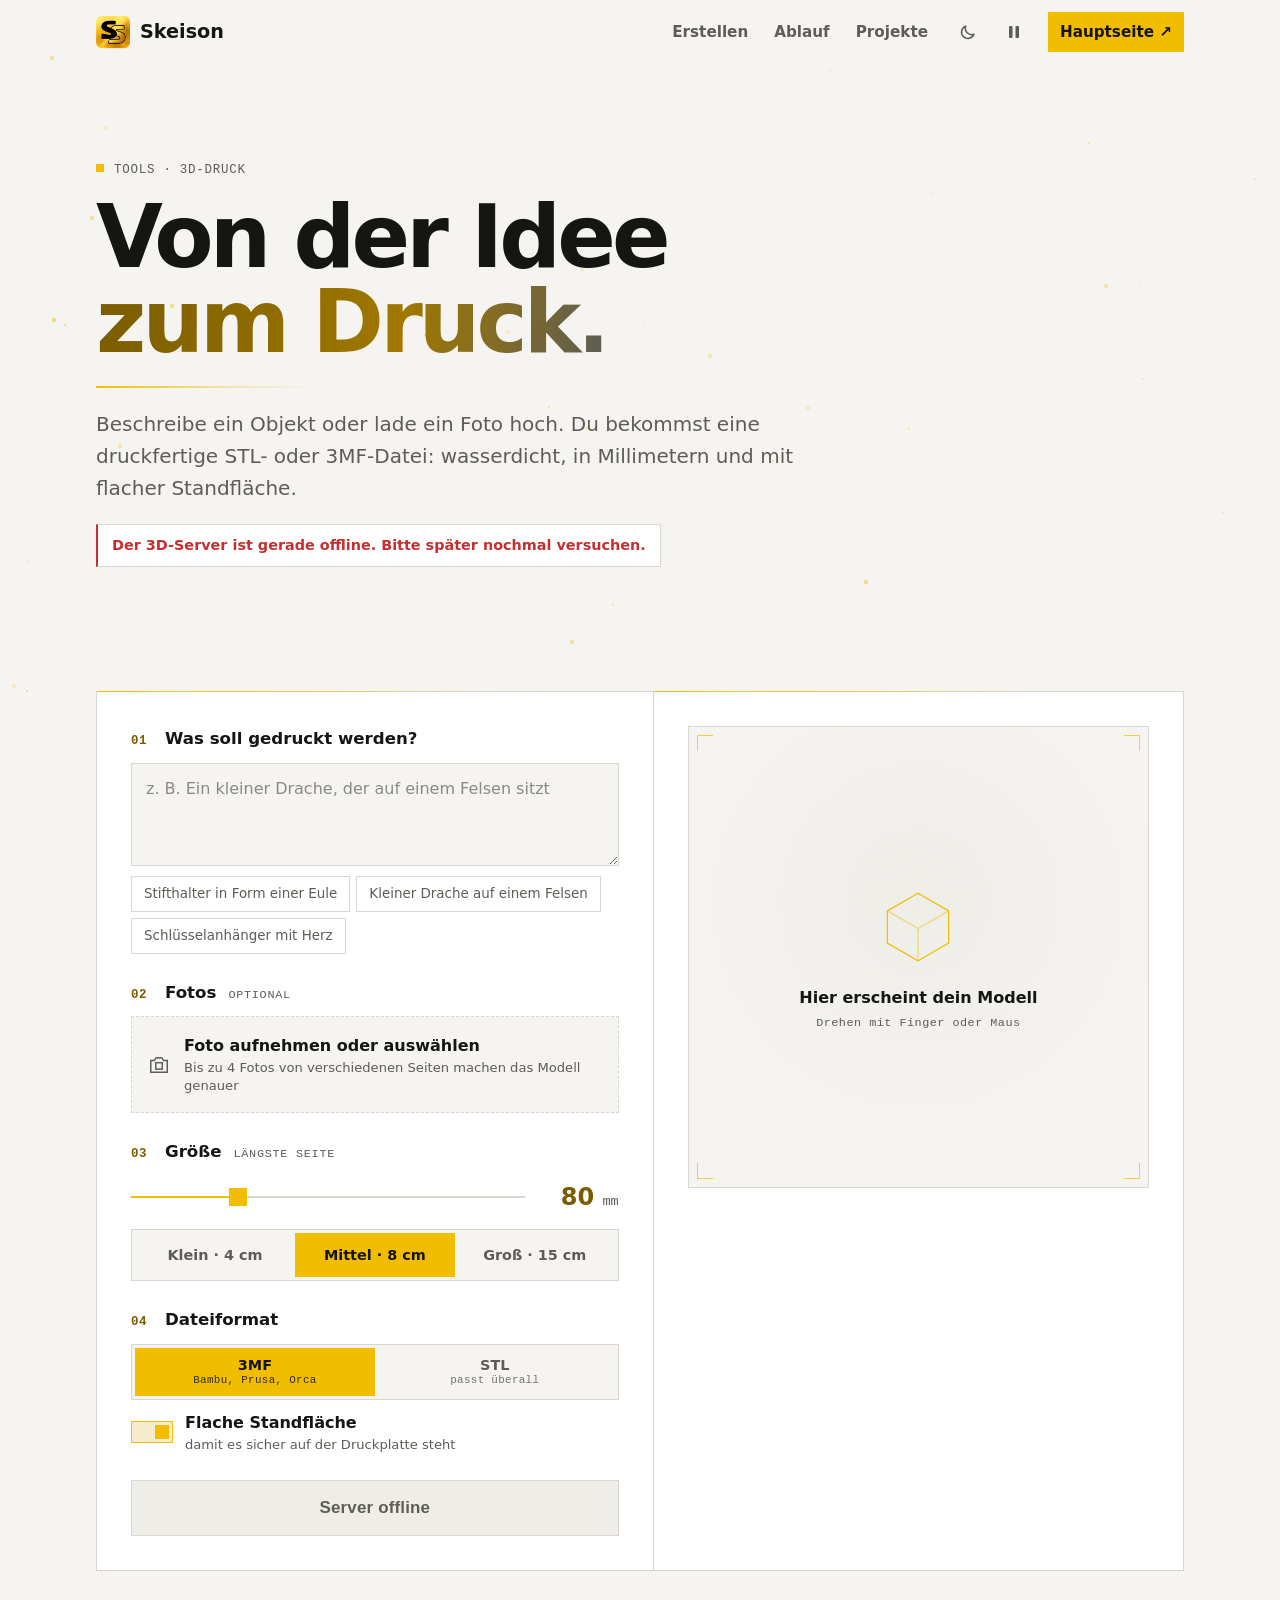
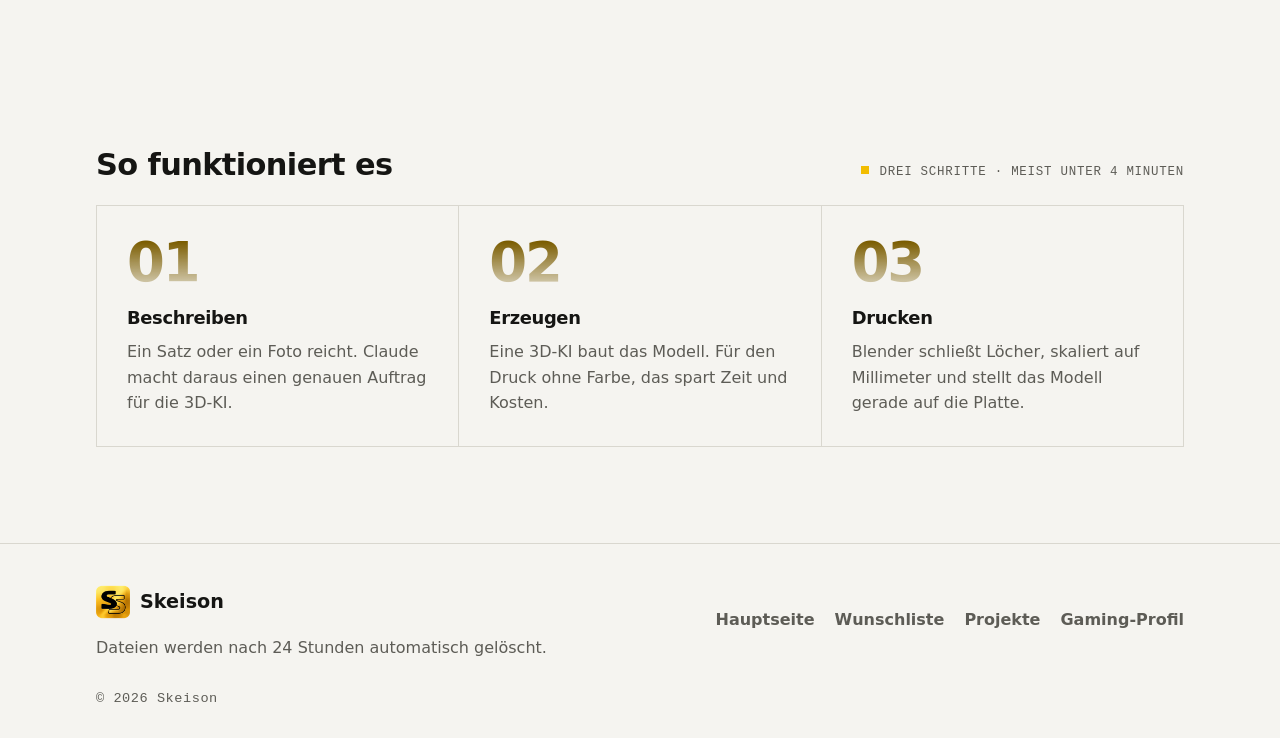
==== commit e7793780: "3D-Druck: Auftraege ueber Supabase statt Tunnel, Worker auf dem Server-PC Der Server-PC bleibt von a" ====
--- a/site/3d/index.html
+++ b/site/3d/index.html
@@ -132,6 +132,7 @@
         <li data-step="generate"><span class="dot"></span><div><b>3D-Modell erzeugen</b><small>Dauert meist 1–3 Minuten</small><div class="bar"><i id="bar"></i></div></div></li>
         <li data-step="blender"><span class="dot"></span><div><b>Druckfertig machen</b><small>Blender: wasserdicht, Größe, Standfläche</small></div></li>
       </ol>
+      <p class="fine queue" id="queueInfo" hidden></p>
 
       <div class="result" id="result" hidden>
         <div class="stats" id="stats"></div>
--- a/site/3d/3d.css
+++ b/site/3d/3d.css
@@ -139,6 +139,7 @@
 .error { margin: 0; padding: 10px 12px; color: var(--bad); font-weight: 600; border-left: 2px solid var(--bad); background: color-mix(in srgb, var(--bad) 8%, transparent); }
 .fine { margin: 0; font-family: var(--mono); font-size: .74rem; letter-spacing: .03em; color: var(--muted); text-align: center; }
 .fine:empty { display: none; }
+.fine.queue { margin-top: 18px; text-align: left; color: var(--accent); }
 
 /* ---------- Vorschau ---------- */
 .viewer { position: relative; aspect-ratio: 1 / 1; max-height: 64vh; width: 100%; overflow: hidden; border: 1px solid var(--line); touch-action: none;
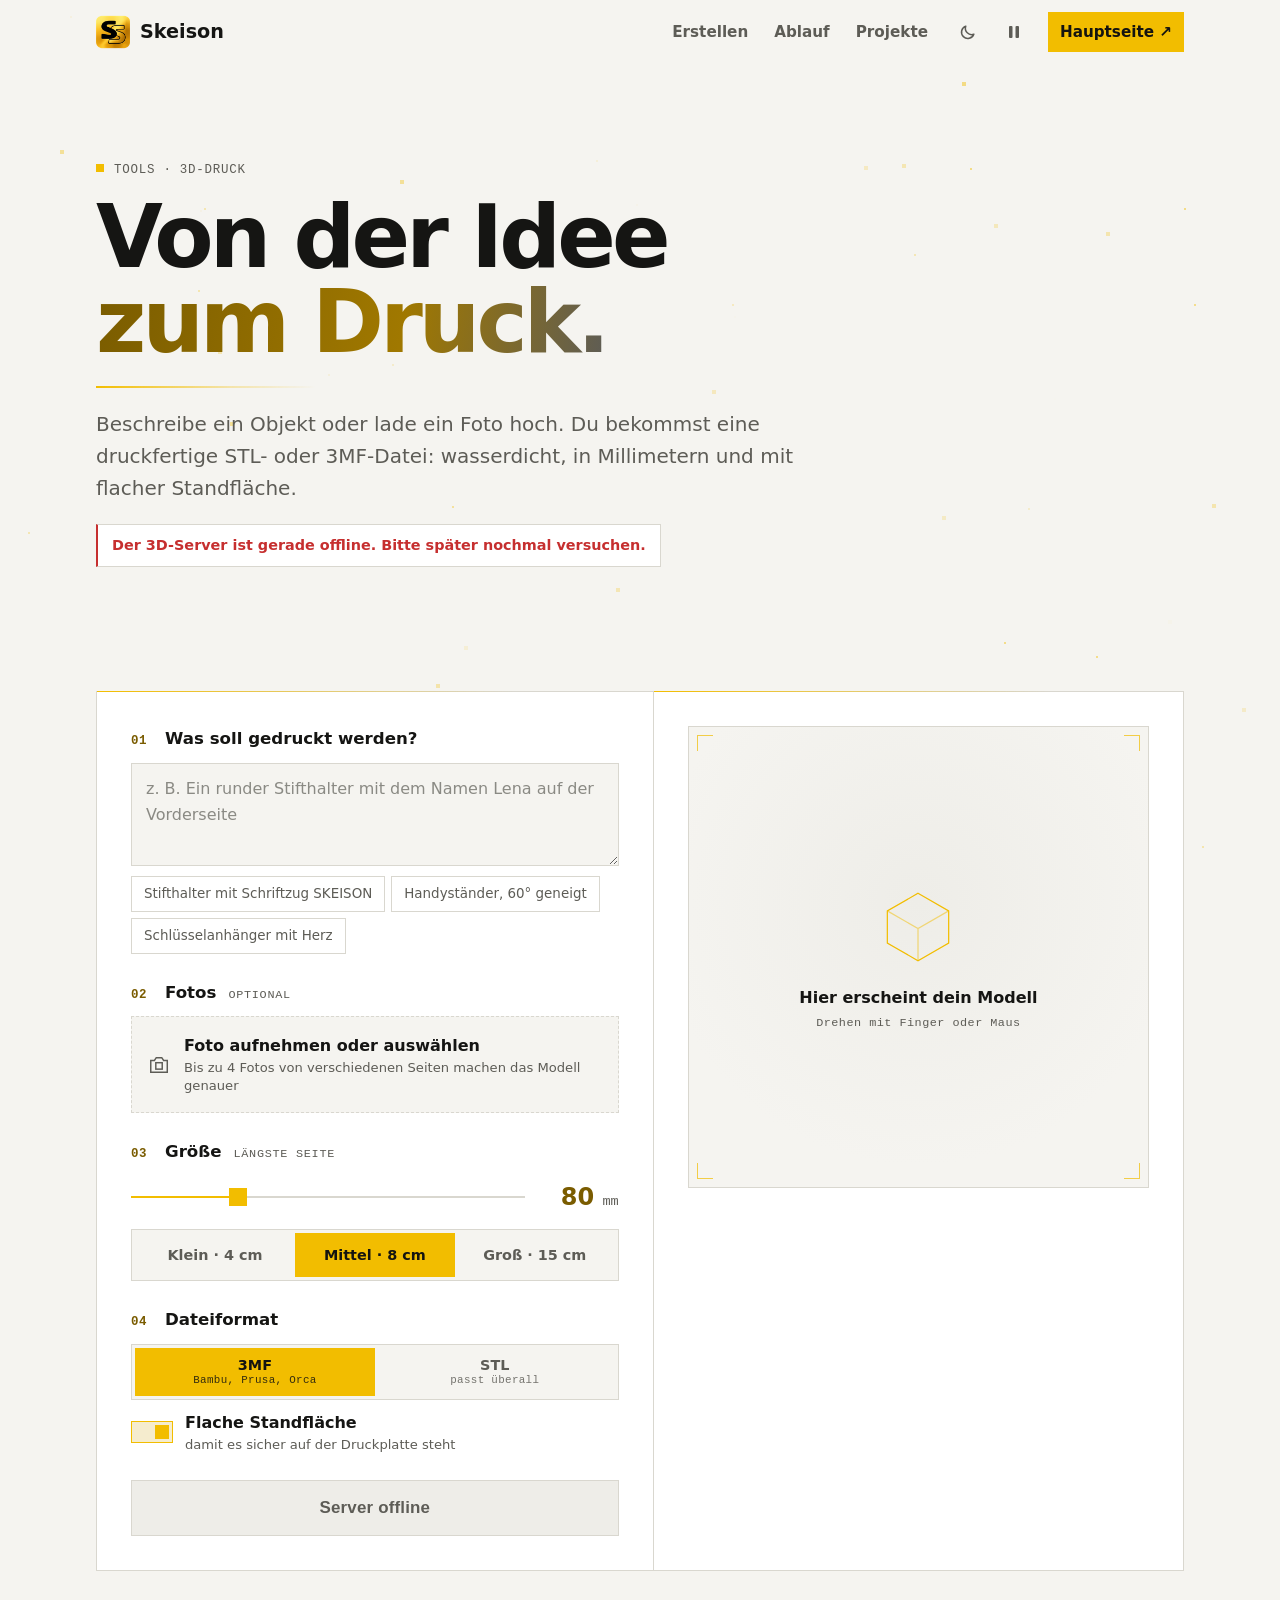
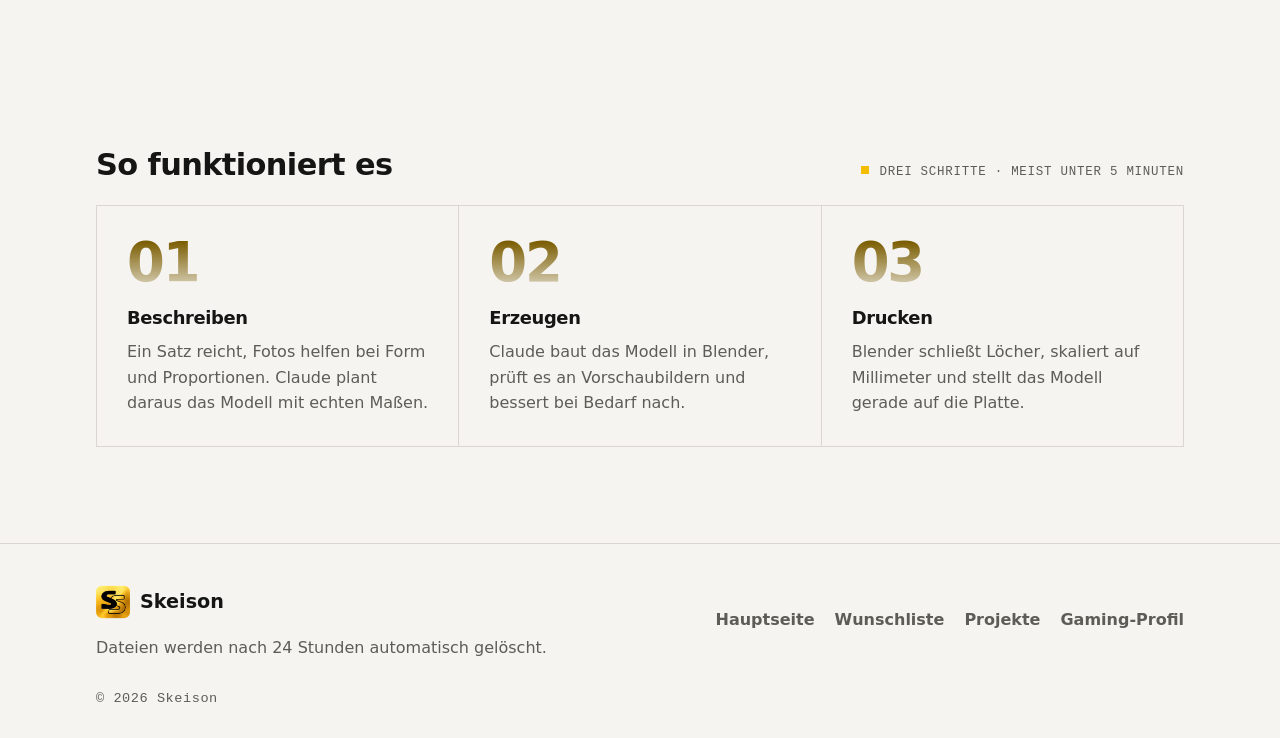
==== commit 05a620ad: "3D-Druck: Claude modelliert selbst in Blender (nur Claude-Abo), Link auf der Startseite, Umzug HW_01" ====
--- a/site/3d/index.html
+++ b/site/3d/index.html
@@ -55,12 +55,13 @@
     <form class="panel form" id="form" novalidate data-stagger>
       <div class="field">
         <label class="label" for="desc"><span class="num">01</span>Was soll gedruckt werden?</label>
-        <textarea id="desc" name="description" rows="3" maxlength="2000" placeholder="z. B. Ein kleiner Drache, der auf einem Felsen sitzt"></textarea>
+        <textarea id="desc" name="description" rows="3" maxlength="2000" placeholder="z. B. Ein runder Stifthalter mit dem Namen Lena auf der Vorderseite"></textarea>
         <div class="chips" id="chips" aria-label="Beispiele">
-          <button type="button" class="chip">Stifthalter in Form einer Eule</button>
-          <button type="button" class="chip">Kleiner Drache auf einem Felsen</button>
+          <button type="button" class="chip">Stifthalter mit Schriftzug SKEISON</button>
+          <button type="button" class="chip">Handyständer, 60° geneigt</button>
           <button type="button" class="chip">Schlüsselanhänger mit Herz</button>
         </div>
+        <p class="fine gen" id="genInfo" hidden>Am besten gelingen technische Dinge wie Halter, Boxen, Schilder und Vasen. Tiere und Figuren werden stilisiert.</p>
       </div>
 
       <div class="field">
@@ -147,10 +148,10 @@
   </section>
 
   <section class="how" id="ablauf">
-    <div class="sec-head" data-reveal><h2>So funktioniert es</h2><p class="eyebrow">Drei Schritte · meist unter 4 Minuten</p></div>
+    <div class="sec-head" data-reveal><h2>So funktioniert es</h2><p class="eyebrow">Drei Schritte · meist unter 5 Minuten</p></div>
     <ol class="how-grid" data-stagger>
-      <li><span class="how-n">01</span><h3>Beschreiben</h3><p class="muted">Ein Satz oder ein Foto reicht. Claude macht daraus einen genauen Auftrag für die 3D-KI.</p></li>
-      <li><span class="how-n">02</span><h3>Erzeugen</h3><p class="muted">Eine 3D-KI baut das Modell. Für den Druck ohne Farbe, das spart Zeit und Kosten.</p></li>
+      <li><span class="how-n">01</span><h3>Beschreiben</h3><p class="muted">Ein Satz reicht, Fotos helfen bei Form und Proportionen. Claude plant daraus das Modell mit echten Maßen.</p></li>
+      <li><span class="how-n">02</span><h3>Erzeugen</h3><p class="muted">Claude baut das Modell in Blender, prüft es an Vorschaubildern und bessert bei Bedarf nach.</p></li>
       <li><span class="how-n">03</span><h3>Drucken</h3><p class="muted">Blender schließt Löcher, skaliert auf Millimeter und stellt das Modell gerade auf die Platte.</p></li>
     </ol>
   </section>
--- a/site/3d/3d.css
+++ b/site/3d/3d.css
@@ -140,6 +140,7 @@
 .fine { margin: 0; font-family: var(--mono); font-size: .74rem; letter-spacing: .03em; color: var(--muted); text-align: center; }
 .fine:empty { display: none; }
 .fine.queue { margin-top: 18px; text-align: left; color: var(--accent); }
+.fine.gen { margin-top: 10px; text-align: left; }
 
 /* ---------- Vorschau ---------- */
 .viewer { position: relative; aspect-ratio: 1 / 1; max-height: 64vh; width: 100%; overflow: hidden; border: 1px solid var(--line); touch-action: none;
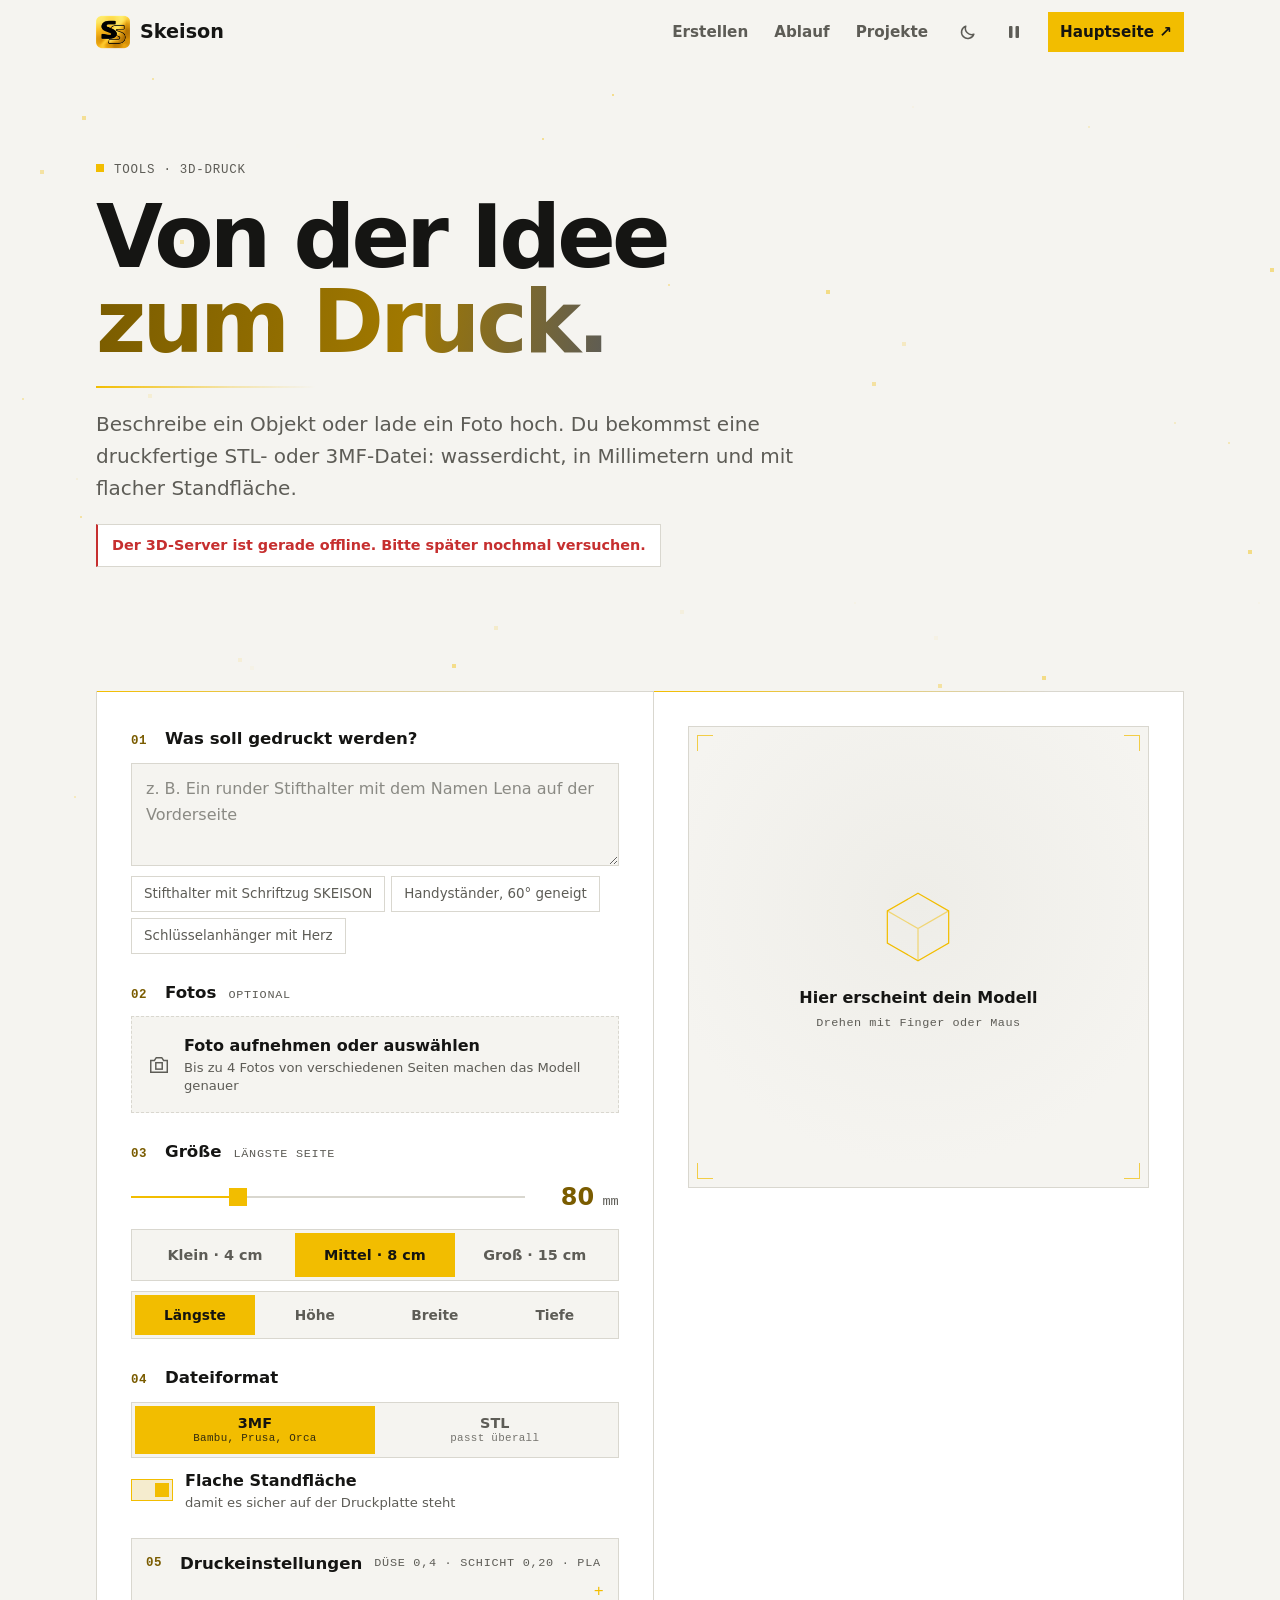
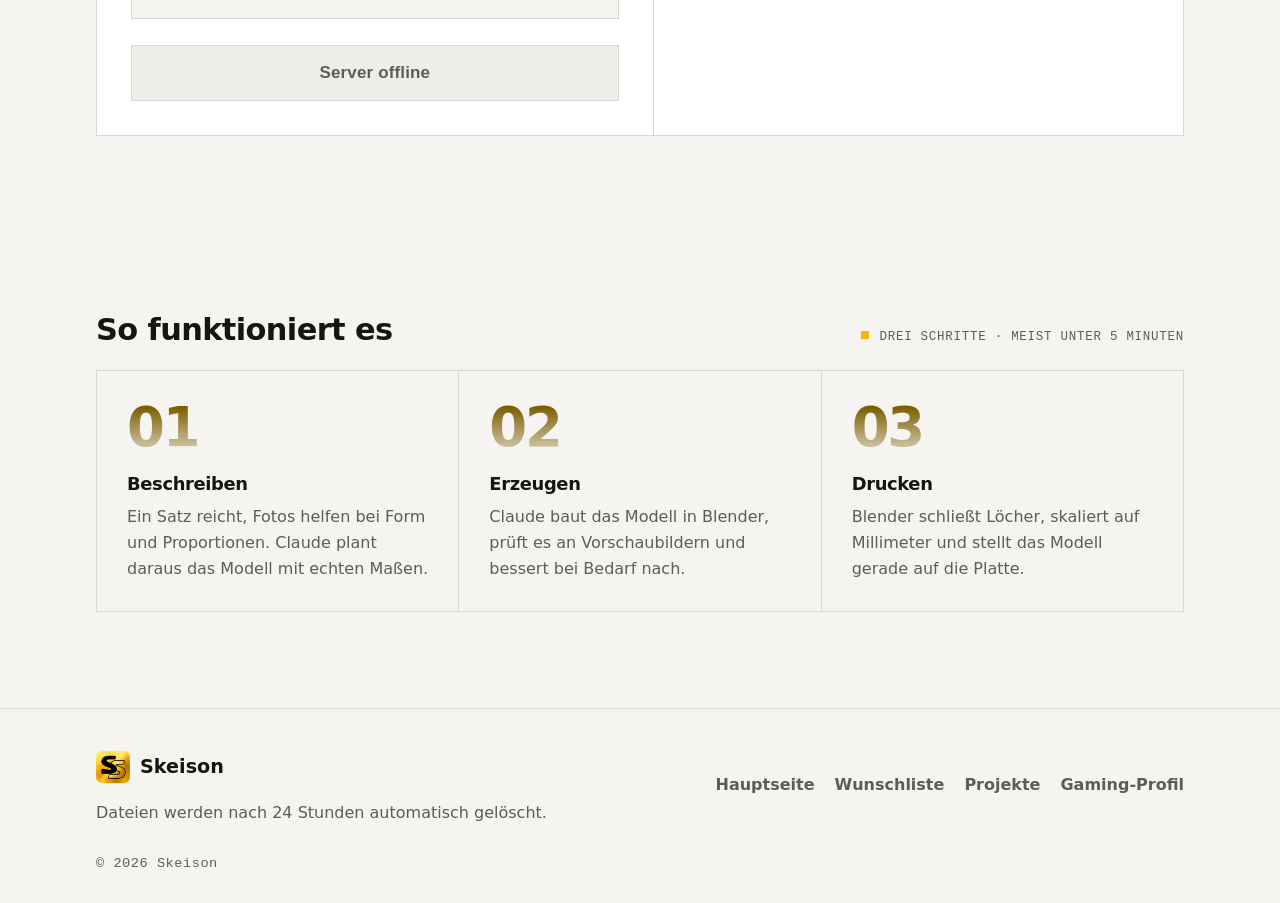
==== commit 97deda3b: "3D-Druck: Druckeinstellungen wie im Slicer, exakte Geometrie, Druckpruefung, genauere Fotoauswertung" ====
--- a/site/3d/index.html
+++ b/site/3d/index.html
@@ -75,7 +75,7 @@
       </div>
 
       <div class="field">
-        <span class="label" id="sizeLabel"><span class="num">03</span>Größe <em>längste Seite</em></span>
+        <span class="label" id="sizeLabel"><span class="num">03</span>Größe <em id="axisName">längste Seite</em></span>
         <div class="size-row">
           <input type="range" id="size" min="20" max="250" step="5" value="80" aria-labelledby="sizeLabel">
           <output id="sizeOut" for="size"><b>80</b> mm</output>
@@ -84,6 +84,12 @@
           <button type="button" data-size="40">Klein · 4 cm</button>
           <button type="button" data-size="80" class="on">Mittel · 8 cm</button>
           <button type="button" data-size="150">Groß · 15 cm</button>
+        </div>
+        <div class="seg seg-sm" id="axis" role="radiogroup" aria-label="Das Maß gilt für">
+          <button type="button" role="radio" data-axis="max" class="on" aria-checked="true">Längste</button>
+          <button type="button" role="radio" data-axis="z" aria-checked="false">Höhe</button>
+          <button type="button" role="radio" data-axis="x" aria-checked="false">Breite</button>
+          <button type="button" role="radio" data-axis="y" aria-checked="false">Tiefe</button>
         </div>
       </div>
 
@@ -99,6 +105,98 @@
           <span>Flache Standfläche <small>damit es sicher auf der Druckplatte steht</small></span>
         </label>
       </div>
+
+      <!-- Druckeinstellungen wie im Slicer: steuern Wandstaerken, Aufloesung, Ausrichtung und die Pruefung -->
+      <details class="field adv" id="adv">
+        <summary class="label"><span class="num">05</span>Druckeinstellungen <em id="advSum">Düse 0,4 · Schicht 0,20 · PLA</em></summary>
+        <div class="adv-body">
+          <div class="adv-row">
+            <label class="mini" for="printer">Drucker</label>
+            <select id="printer">
+              <option value="256,256,256">Bambu Lab A1 / P1S / X1C · 256 mm</option>
+              <option value="180,180,180">Bambu Lab A1 mini · 180 mm</option>
+              <option value="250,210,220">Prusa MK4 · 250 × 210 × 220</option>
+              <option value="180,180,180">Prusa MINI · 180 mm</option>
+              <option value="220,220,250">Creality Ender-3 / K1 · 220 × 220 × 250</option>
+              <option value="custom">Eigenes Druckbett …</option>
+            </select>
+            <div class="bed" id="bedCustom" hidden>
+              <input type="number" id="bedX" min="50" max="1000" step="1" value="256" aria-label="Druckbett Breite in mm">
+              <span>×</span>
+              <input type="number" id="bedY" min="50" max="1000" step="1" value="256" aria-label="Druckbett Tiefe in mm">
+              <span>×</span>
+              <input type="number" id="bedZ" min="50" max="1000" step="1" value="256" aria-label="Druckbett Höhe in mm">
+              <span>mm</span>
+            </div>
+          </div>
+          <div class="adv-row">
+            <span class="mini">Düse</span>
+            <div class="seg seg-sm" id="nozzle" role="radiogroup" aria-label="Düsendurchmesser">
+              <button type="button" role="radio" data-v="0.2">0,2</button>
+              <button type="button" role="radio" data-v="0.4" class="on">0,4</button>
+              <button type="button" role="radio" data-v="0.6">0,6</button>
+              <button type="button" role="radio" data-v="0.8">0,8</button>
+            </div>
+          </div>
+          <div class="adv-row">
+            <span class="mini">Schichthöhe</span>
+            <div class="seg seg-sm" id="layer" role="radiogroup" aria-label="Schichthöhe in mm">
+              <button type="button" role="radio" data-v="0.12">0,12</button>
+              <button type="button" role="radio" data-v="0.16">0,16</button>
+              <button type="button" role="radio" data-v="0.2" class="on">0,20</button>
+              <button type="button" role="radio" data-v="0.28">0,28</button>
+            </div>
+          </div>
+          <div class="adv-row">
+            <span class="mini">Material</span>
+            <div class="seg seg-sm" id="material" role="radiogroup" aria-label="Material">
+              <button type="button" role="radio" data-v="PLA" class="on">PLA</button>
+              <button type="button" role="radio" data-v="PETG">PETG</button>
+              <button type="button" role="radio" data-v="ABS">ABS</button>
+              <button type="button" role="radio" data-v="ASA">ASA</button>
+              <button type="button" role="radio" data-v="TPU">TPU</button>
+            </div>
+          </div>
+          <div class="adv-row">
+            <span class="mini">Detailgrad</span>
+            <div class="seg seg-sm" id="detail" role="radiogroup" aria-label="Detailgrad">
+              <button type="button" role="radio" data-v="standard" class="on">Standard</button>
+              <button type="button" role="radio" data-v="fein">Fein</button>
+              <button type="button" role="radio" data-v="sehr_fein">Sehr fein</button>
+            </div>
+          </div>
+          <div class="adv-row">
+            <label class="mini" for="clearance">Passungsspiel <small>für Löcher und Steckteile</small></label>
+            <div class="size-row">
+              <input type="range" id="clearance" min="0" max="0.6" step="0.05" value="0.2">
+              <output id="clearanceOut" for="clearance"><b>0,20</b> mm</output>
+            </div>
+          </div>
+          <div class="adv-row">
+            <label class="mini" for="overhang">Max. Überhang <small>ohne Stützen, gegen die Senkrechte</small></label>
+            <div class="size-row">
+              <input type="range" id="overhang" min="30" max="70" step="5" value="50">
+              <output id="overhangOut" for="overhang"><b>50</b> °</output>
+            </div>
+          </div>
+          <label class="switch">
+            <input type="checkbox" id="noSupport" checked>
+            <span class="track" aria-hidden="true"></span>
+            <span>Ohne Stützen konstruieren <small>Fasen statt flacher Überhänge, kurze Brücken</small></span>
+          </label>
+          <label class="switch">
+            <input type="checkbox" id="orient" checked>
+            <span class="track" aria-hidden="true"></span>
+            <span>Ausrichtung optimieren <small>dreht das Modell für weniger Überhang und mehr Auflage</small></span>
+          </label>
+          <label class="switch">
+            <input type="checkbox" id="shrink">
+            <span class="track" aria-hidden="true"></span>
+            <span>Schrumpf ausgleichen <small>vergrößert um den Richtwert des Materials; nicht zusätzlich im Slicer</small></span>
+          </label>
+          <button type="button" class="btn ghost small" id="advReset">Standard wiederherstellen</button>
+        </div>
+      </details>
 
       <div class="field" id="codeField" hidden>
         <label class="label" for="code">Zugangscode</label>
@@ -131,13 +229,18 @@
       <ol class="steps" id="steps" hidden>
         <li data-step="analyse"><span class="dot"></span><div><b>Idee verstehen</b><small>Beschreibung wird aufbereitet</small></div></li>
         <li data-step="generate"><span class="dot"></span><div><b>3D-Modell erzeugen</b><small>Dauert meist 1–3 Minuten</small><div class="bar"><i id="bar"></i></div></div></li>
-        <li data-step="blender"><span class="dot"></span><div><b>Druckfertig machen</b><small>Blender: wasserdicht, Größe, Standfläche</small></div></li>
+        <li data-step="blender"><span class="dot"></span><div><b>Druckfertig machen</b><small>Blender: Maße, Ausrichtung, Druckprüfung</small></div></li>
       </ol>
       <p class="fine queue" id="queueInfo" hidden></p>
 
       <div class="result" id="result" hidden>
         <div class="stats" id="stats"></div>
+        <ul class="checks-list" id="checks" hidden></ul>
         <p class="hint" id="hint" hidden></p>
+        <details class="rec" id="recBox" hidden>
+          <summary>Empfohlene Slicer-Einstellungen</summary>
+          <dl id="rec"></dl>
+        </details>
         <div class="cta-row">
           <a class="btn" id="dlMain" href="#" download>Herunterladen <span class="arr">↓</span></a>
           <a class="btn ghost" id="dlAlt" href="#" download></a>
--- a/site/assets/fx.css
+++ b/site/assets/fx.css
@@ -121,7 +121,7 @@
 /* Gaming-Buehne: Einflug der Figur und der Zahlen laeuft zu Ende (Laufschrift und Schweben bleiben angehalten) */
 :is(.fx-idle, .fx-still) .panel.on :is(.fig img, .fig .skin, .fig-name, .info-head, .subtabs, .pages, .page *, .skin-card) { animation-play-state: running !important; }
 /* 3D-Druck: Einblenden bei Zustandswechsel, Foto-Kacheln, Vorschau (Scanlinie und Atmen bleiben angehalten) */
-:is(.fx-idle, .fx-still) :is(.s3d-in, .thumbs li, #viewer canvas) { animation-play-state: running !important; }
+:is(.fx-idle, .fx-still) :is(.s3d-in, .thumbs li, #viewer canvas, .adv[open] .adv-body, .rec[open] dl) { animation-play-state: running !important; }
 
 /* Knopf "Animationen pausieren" in der Navigation aller Seiten (fx.js, setStill); die Wahl wird gespeichert */
 .motion-btn { display: inline-grid; place-items: center; width: 44px; height: 44px; margin-left: 4px; padding: 0; cursor: pointer; border-radius: 8px;
--- a/site/3d/3d.css
+++ b/site/3d/3d.css
@@ -141,6 +141,42 @@
 .fine:empty { display: none; }
 .fine.queue { margin-top: 18px; text-align: left; color: var(--accent); }
 .fine.gen { margin-top: 10px; text-align: left; }
+
+/* Druckeinstellungen (aufklappbar, eckig, Haarlinien) */
+.adv { gap: 0; border: 1px solid var(--line); background: var(--bg); }
+.adv > summary { list-style: none; cursor: pointer; padding: 12px 14px; min-height: 48px; align-items: center; flex-wrap: wrap; row-gap: 2px; }
+.adv > summary::-webkit-details-marker { display: none; }
+.adv > summary::after, .rec > summary::after { content: "+"; margin-left: auto; font-family: var(--mono); font-weight: 500; color: var(--accent); transition: transform .4s var(--fade); }
+.adv[open] > summary::after, .rec[open] > summary::after { transform: rotate(45deg); }
+.adv[open] > summary { border-bottom: 1px solid var(--line); }
+.adv-body { display: grid; gap: 16px; padding: 16px 14px; }
+.adv[open] .adv-body { animation: s3d-fade .55s var(--fade) both; }
+.adv-row { display: grid; gap: 8px; }
+.mini { font-family: var(--mono); font-size: .72rem; letter-spacing: .06em; text-transform: uppercase; color: var(--muted); }
+.mini small { margin-left: 6px; font-size: .72rem; letter-spacing: 0; text-transform: none; opacity: .85; }
+.seg-sm button { min-height: 40px; padding: 6px 4px; font-size: .86rem; }
+.seg button[disabled] { opacity: .3; cursor: not-allowed; }
+select, .bed input { font: inherit; font-size: 16px; color: var(--text); background: var(--panel); border: 1px solid var(--line); border-radius: 0; min-height: 44px; padding: 8px 10px; }
+select { width: 100%; cursor: pointer; }
+select:focus-visible, .bed input:focus-visible { outline: none; border-color: var(--accent); }
+.bed { display: flex; align-items: center; gap: 8px; font-family: var(--mono); font-size: .8rem; color: var(--muted); }
+.bed input { flex: 1; width: 0; min-width: 0; text-align: center; }
+.adv .size-row output { min-width: 70px; }
+.adv .size-row output b { font-size: 1.1rem; }
+
+/* Ergebnis: Druckpruefung und Slicer-Empfehlungen */
+.checks-list { list-style: none; margin: 0; padding: 0; display: grid; gap: 6px; font-size: .88rem; line-height: 1.4; }
+.checks-list li { display: grid; grid-template-columns: 8px 1fr; gap: 10px; align-items: baseline; }
+.checks-list li::before { content: ""; width: 8px; height: 8px; background: var(--ok); }
+.checks-list li.warn::before { background: var(--accent); }
+.checks-list li.bad::before { background: var(--bad); }
+.rec { border: 1px solid var(--line); background: var(--bg); }
+.rec > summary { display: flex; list-style: none; cursor: pointer; padding: 10px 12px; min-height: 44px; align-items: center; font-weight: 700; font-size: .92rem; }
+.rec > summary::-webkit-details-marker { display: none; }
+.rec dl { margin: 0; padding: 4px 12px 12px; display: grid; grid-template-columns: auto minmax(0, 1fr); gap: 6px 14px; font-size: .88rem; }
+.rec[open] dl { animation: s3d-fade .5s var(--fade) both; }
+.rec dt { padding-top: 2px; font-family: var(--mono); font-size: .7rem; letter-spacing: .06em; text-transform: uppercase; color: var(--muted); }
+.rec dd { margin: 0; }
 
 /* ---------- Vorschau ---------- */
 .viewer { position: relative; aspect-ratio: 1 / 1; max-height: 64vh; width: 100%; overflow: hidden; border: 1px solid var(--line); touch-action: none;
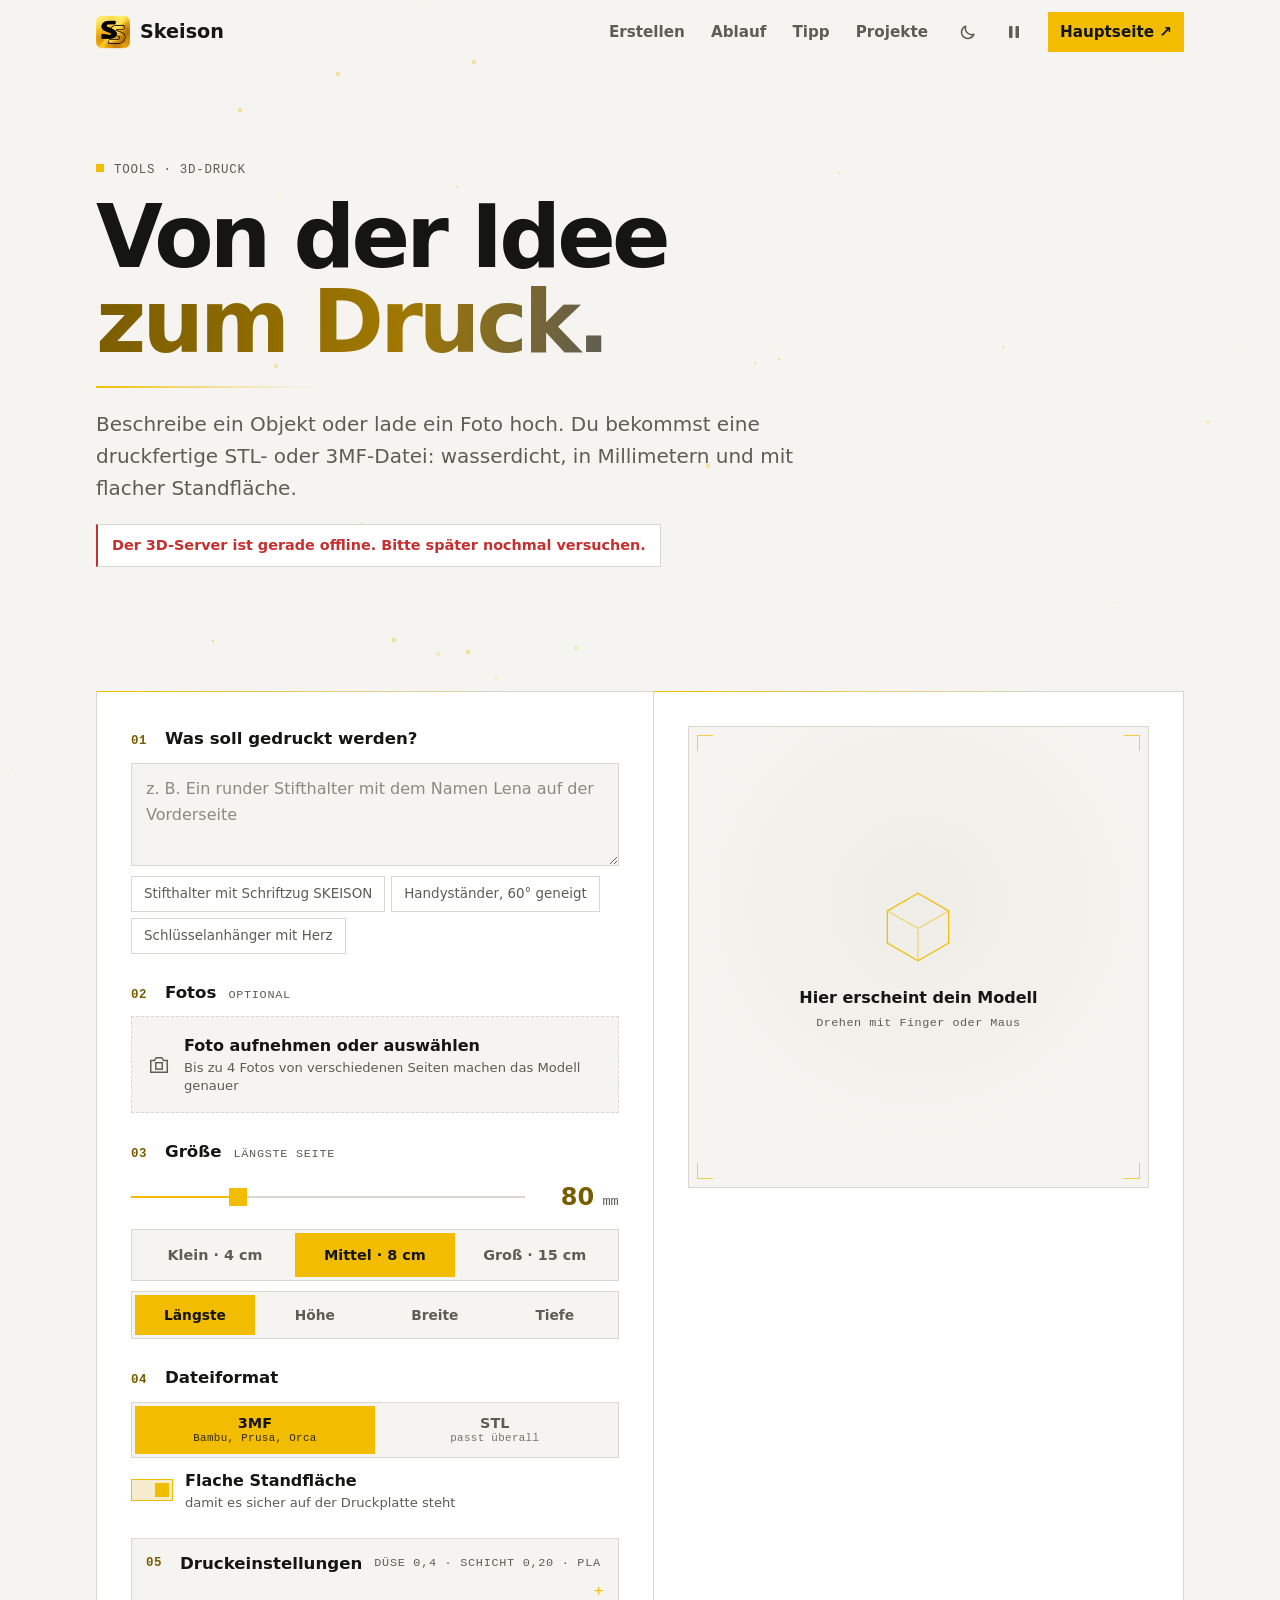
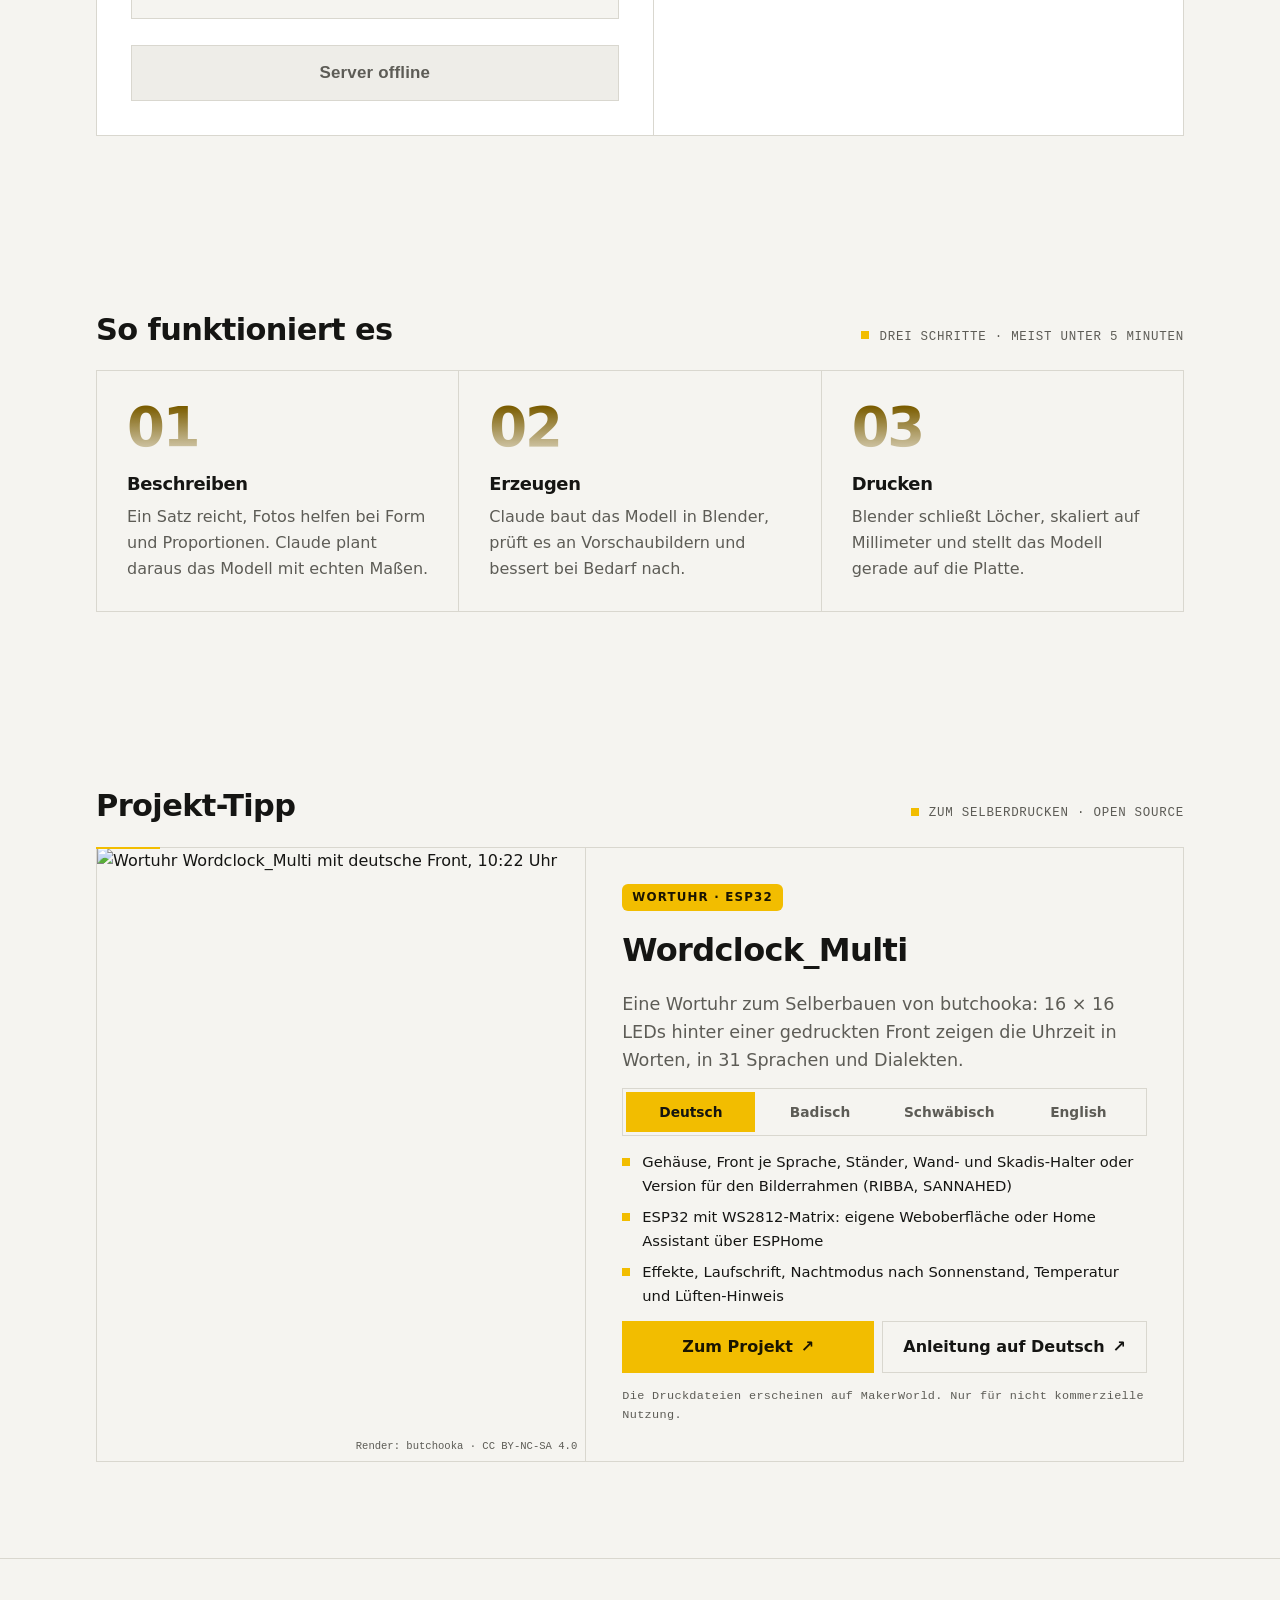
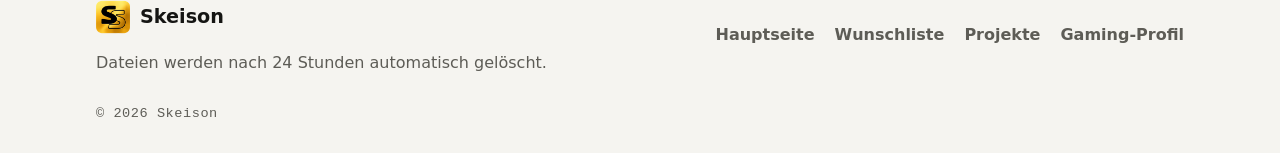
==== commit ec858f70: "3D-Druck: Projekt-Tipp Wordclock_Multi (Wortuhr von butchooka) auf der 3D-Seite - Abschnitt "Projekt" ====
--- a/site/3d/index.html
+++ b/site/3d/index.html
@@ -34,7 +34,7 @@
     <button class="menu-btn" type="button" aria-label="Menü öffnen" aria-expanded="false" aria-controls="navLinks"><span></span><span></span><span></span></button>
     <div class="links" id="navLinks">
       <span class="nav-ind" aria-hidden="true"></span>
-      <a href="#erstellen">Erstellen</a><a href="#ablauf">Ablauf</a><a href="../#projekte">Projekte</a>
+      <a href="#erstellen">Erstellen</a><a href="#ablauf">Ablauf</a><a href="#tipp">Tipp</a><a href="../#projekte">Projekte</a>
       <a class="nav-cta" href="../">Hauptseite <span class="arr">↗</span></a>
     </div>
   </nav>
@@ -258,6 +258,40 @@
       <li><span class="how-n">03</span><h3>Drucken</h3><p class="muted">Blender schließt Löcher, skaliert auf Millimeter und stellt das Modell gerade auf die Platte.</p></li>
     </ol>
   </section>
+
+  <!-- Projekt-Tipp: Wordclock_Multi von butchooka (CC BY-NC-SA 4.0); Bilder direkt aus dessen Repository -->
+  <section class="tip" id="tipp" aria-labelledby="tippTitel">
+    <div class="sec-head" data-reveal><h2 id="tippTitel">Projekt-Tipp</h2><p class="eyebrow">Zum Selberdrucken · Open Source</p></div>
+    <article class="tip-card" data-reveal>
+      <figure class="tip-fig">
+        <img id="wcImg" src="https://raw.githubusercontent.com/butchooka/Wordclock_Multi/main/docs/render_dark/Wordclock_Render_DE_1022.png"
+             width="800" height="800" loading="lazy" decoding="async"
+             alt="Wortuhr Wordclock_Multi mit deutscher Front: Es ist zwanzig nach zehn, plus zwei Minuten">
+        <figcaption>Render: butchooka · CC BY-NC-SA 4.0</figcaption>
+      </figure>
+      <div class="tip-text">
+        <span class="tag">Wortuhr · ESP32</span>
+        <h3>Wordclock_Multi</h3>
+        <p class="lead">Eine Wortuhr zum Selberbauen von butchooka: 16 × 16 LEDs hinter einer gedruckten Front zeigen die Uhrzeit in Worten, in 31 Sprachen und Dialekten.</p>
+        <div class="seg seg-sm" id="wcLang" role="radiogroup" aria-label="Sprache der Front">
+          <button type="button" role="radio" data-lang="DE" class="on" aria-checked="true">Deutsch</button>
+          <button type="button" role="radio" data-lang="dialect_BAD" aria-checked="false">Badisch</button>
+          <button type="button" role="radio" data-lang="dialect_SWG" aria-checked="false">Schwäbisch</button>
+          <button type="button" role="radio" data-lang="GB" aria-checked="false">English</button>
+        </div>
+        <ul class="tip-list">
+          <li>Gehäuse, Front je Sprache, Ständer, Wand- und Skadis-Halter oder Version für den Bilderrahmen (RIBBA, SANNAHED)</li>
+          <li>ESP32 mit WS2812-Matrix: eigene Weboberfläche oder Home Assistant über ESPHome</li>
+          <li>Effekte, Laufschrift, Nachtmodus nach Sonnenstand, Temperatur und Lüften-Hinweis</li>
+        </ul>
+        <div class="cta-row">
+          <a class="btn" href="https://github.com/butchooka/Wordclock_Multi" target="_blank" rel="noopener">Zum Projekt <span class="arr">↗</span></a>
+          <a class="btn ghost" href="https://github.com/butchooka/Wordclock_Multi/blob/main/README_DE.md" target="_blank" rel="noopener">Anleitung auf Deutsch <span class="arr">↗</span></a>
+        </div>
+        <p class="fine tip-note">Die Druckdateien erscheinen auf MakerWorld. Nur für nicht kommerzielle Nutzung.</p>
+      </div>
+    </article>
+  </section>
 </main>
 
 <footer class="foot">
--- a/site/3d/3d.css
+++ b/site/3d/3d.css
@@ -238,6 +238,23 @@
   background: linear-gradient(180deg, var(--gold) 10%, transparent 110%); -webkit-background-clip: text; background-clip: text; color: transparent; }
 html[data-mode="light"] .how-n { background-image: linear-gradient(180deg, var(--gold-ink) 10%, transparent 120%); }
 .how h3 { margin: 14px 0 6px; font-size: 1.12rem; }
+
+/* Projekt-Tipp (Wordclock_Multi): Bild links, Text rechts, eckig mit goldener Haarlinie */
+.tip { padding: clamp(56px, 8vw, 96px) 0 0; }
+.tip-card { position: relative; display: grid; grid-template-columns: minmax(0, .9fr) minmax(0, 1.1fr); gap: 1px; background: var(--line); border: 1px solid var(--line); }
+.tip-card::before { content: ""; position: absolute; left: -1px; top: -1px; width: 64px; height: 2px; background: var(--accent); z-index: 1; }
+.tip-fig { margin: 0; position: relative; background: var(--bg); }
+.tip-fig img { display: block; width: 100%; height: auto; aspect-ratio: 1; object-fit: cover; transition: opacity .45s var(--fade); }
+.tip-fig img.swap { opacity: 0; }
+.tip-fig figcaption { position: absolute; right: 8px; bottom: 6px; font-family: var(--mono); font-size: .66rem; color: var(--muted); }
+.tip-text { display: grid; gap: 14px; align-content: start; padding: clamp(20px, 3.4vw, 36px); background: var(--bg); }
+.tip-text h3 { margin: 0; font-size: clamp(1.5rem, 3vw, 2rem); letter-spacing: -.02em; }
+.tip-text .lead { margin: 0; color: var(--muted); }
+.tip-text .tag { justify-self: start; }
+.tip-list { list-style: none; margin: 0; padding: 0; display: grid; gap: 8px; font-size: .92rem; }
+.tip-list li { position: relative; padding-left: 20px; }
+.tip-list li::before { content: ""; position: absolute; left: 0; top: .55em; width: 8px; height: 8px; background: var(--accent); }
+.tip-note { text-align: left; }
 .how p { margin: 0; }
 
 .foot { margin-top: clamp(56px, 8vw, 96px); }
@@ -252,6 +269,7 @@
   .stage.idle { display: none; }
   .viewer { max-height: 54vh; }
   .how-grid { grid-template-columns: 1fr; }
+  .tip-card { grid-template-columns: minmax(0, 1fr); }
 }
 @media (max-width: 480px) {
   .seg button { font-size: .84rem; }
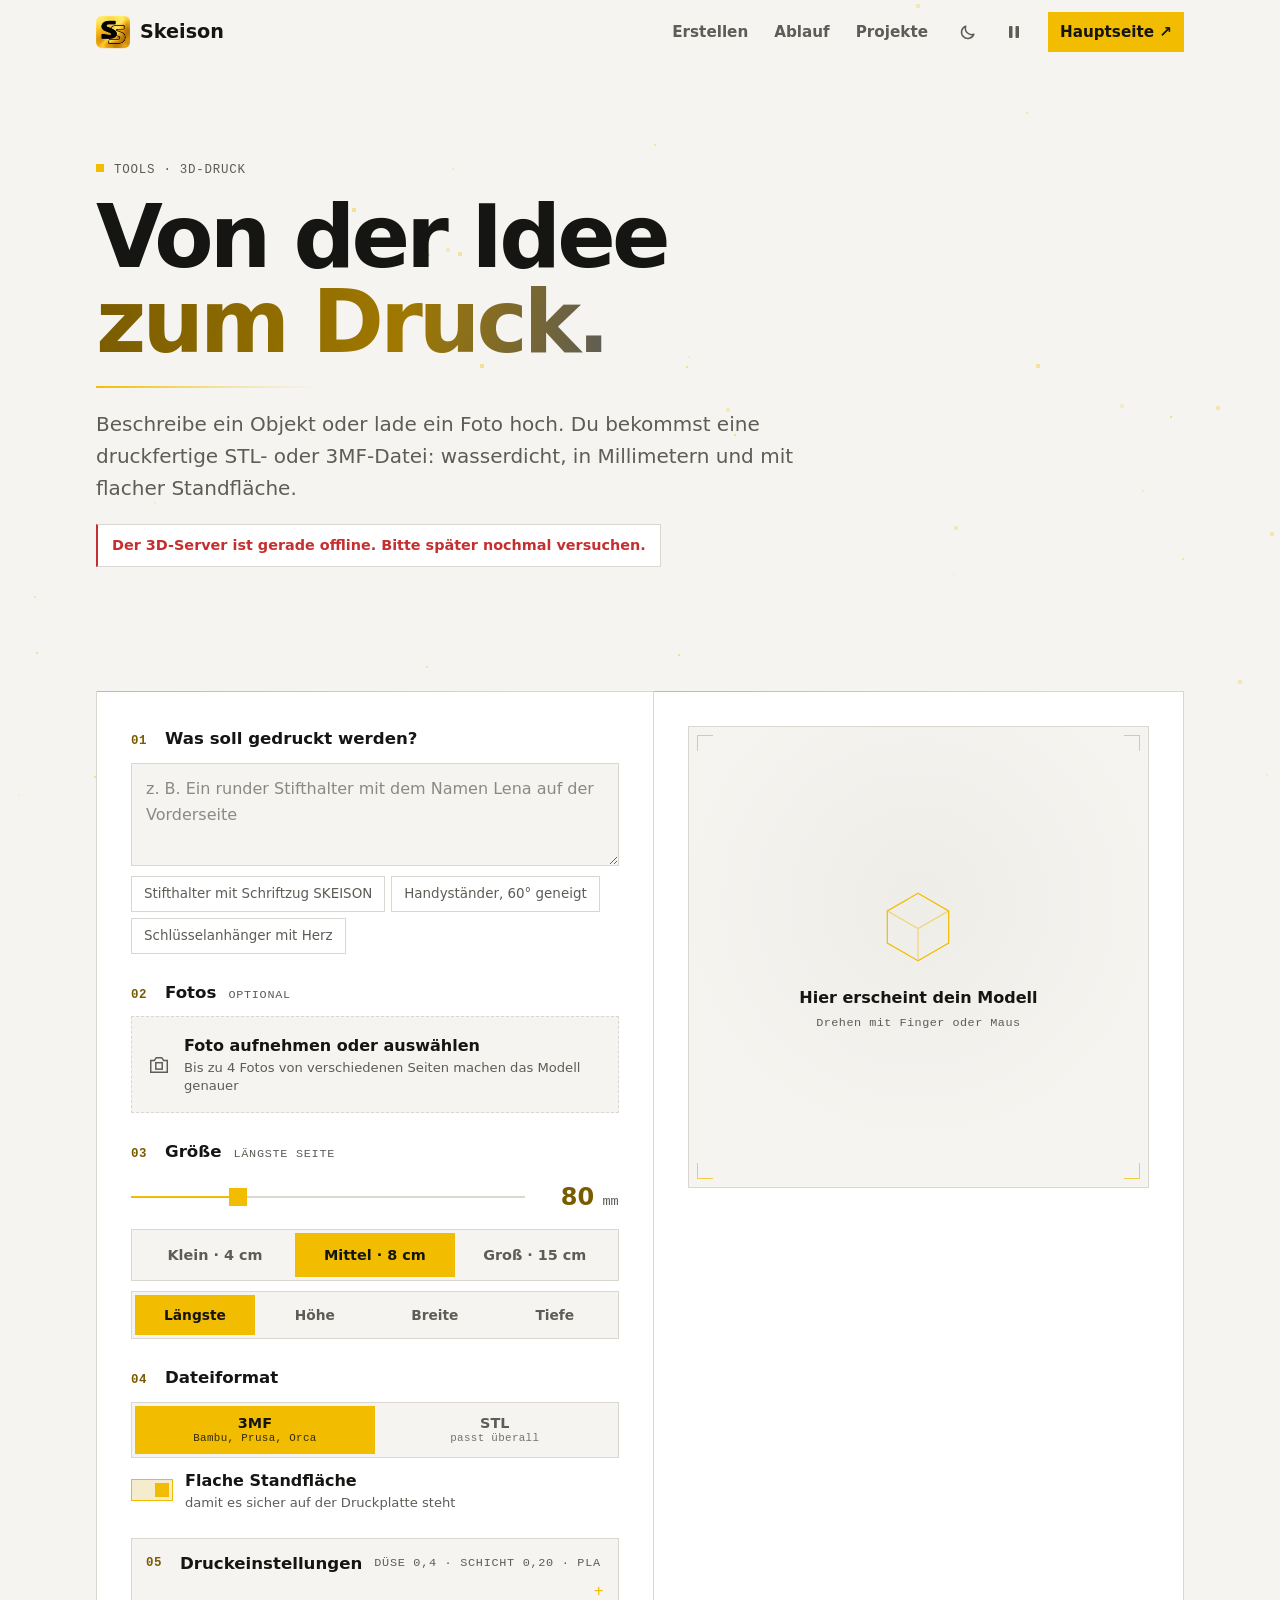
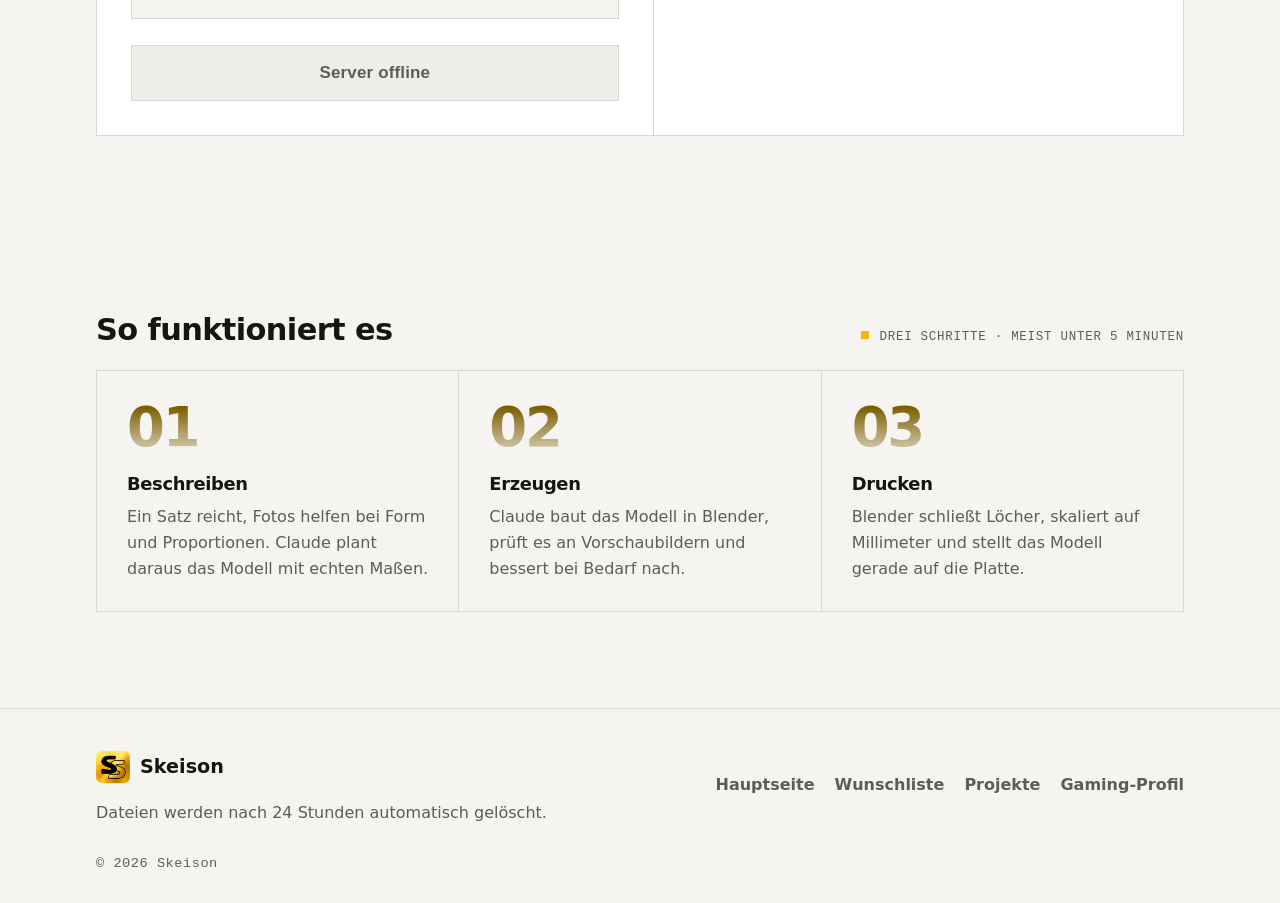
==== commit a306a18d: "Revert "3D-Druck: Projekt-Tipp Wordclock_Multi (Wortuhr von butchooka) auf der 3D-Seite" Projekt-Tip" ====
--- a/site/3d/index.html
+++ b/site/3d/index.html
@@ -34,7 +34,7 @@
     <button class="menu-btn" type="button" aria-label="Menü öffnen" aria-expanded="false" aria-controls="navLinks"><span></span><span></span><span></span></button>
     <div class="links" id="navLinks">
       <span class="nav-ind" aria-hidden="true"></span>
-      <a href="#erstellen">Erstellen</a><a href="#ablauf">Ablauf</a><a href="#tipp">Tipp</a><a href="../#projekte">Projekte</a>
+      <a href="#erstellen">Erstellen</a><a href="#ablauf">Ablauf</a><a href="../#projekte">Projekte</a>
       <a class="nav-cta" href="../">Hauptseite <span class="arr">↗</span></a>
     </div>
   </nav>
@@ -258,40 +258,6 @@
       <li><span class="how-n">03</span><h3>Drucken</h3><p class="muted">Blender schließt Löcher, skaliert auf Millimeter und stellt das Modell gerade auf die Platte.</p></li>
     </ol>
   </section>
-
-  <!-- Projekt-Tipp: Wordclock_Multi von butchooka (CC BY-NC-SA 4.0); Bilder direkt aus dessen Repository -->
-  <section class="tip" id="tipp" aria-labelledby="tippTitel">
-    <div class="sec-head" data-reveal><h2 id="tippTitel">Projekt-Tipp</h2><p class="eyebrow">Zum Selberdrucken · Open Source</p></div>
-    <article class="tip-card" data-reveal>
-      <figure class="tip-fig">
-        <img id="wcImg" src="https://raw.githubusercontent.com/butchooka/Wordclock_Multi/main/docs/render_dark/Wordclock_Render_DE_1022.png"
-             width="800" height="800" loading="lazy" decoding="async"
-             alt="Wortuhr Wordclock_Multi mit deutscher Front: Es ist zwanzig nach zehn, plus zwei Minuten">
-        <figcaption>Render: butchooka · CC BY-NC-SA 4.0</figcaption>
-      </figure>
-      <div class="tip-text">
-        <span class="tag">Wortuhr · ESP32</span>
-        <h3>Wordclock_Multi</h3>
-        <p class="lead">Eine Wortuhr zum Selberbauen von butchooka: 16 × 16 LEDs hinter einer gedruckten Front zeigen die Uhrzeit in Worten, in 31 Sprachen und Dialekten.</p>
-        <div class="seg seg-sm" id="wcLang" role="radiogroup" aria-label="Sprache der Front">
-          <button type="button" role="radio" data-lang="DE" class="on" aria-checked="true">Deutsch</button>
-          <button type="button" role="radio" data-lang="dialect_BAD" aria-checked="false">Badisch</button>
-          <button type="button" role="radio" data-lang="dialect_SWG" aria-checked="false">Schwäbisch</button>
-          <button type="button" role="radio" data-lang="GB" aria-checked="false">English</button>
-        </div>
-        <ul class="tip-list">
-          <li>Gehäuse, Front je Sprache, Ständer, Wand- und Skadis-Halter oder Version für den Bilderrahmen (RIBBA, SANNAHED)</li>
-          <li>ESP32 mit WS2812-Matrix: eigene Weboberfläche oder Home Assistant über ESPHome</li>
-          <li>Effekte, Laufschrift, Nachtmodus nach Sonnenstand, Temperatur und Lüften-Hinweis</li>
-        </ul>
-        <div class="cta-row">
-          <a class="btn" href="https://github.com/butchooka/Wordclock_Multi" target="_blank" rel="noopener">Zum Projekt <span class="arr">↗</span></a>
-          <a class="btn ghost" href="https://github.com/butchooka/Wordclock_Multi/blob/main/README_DE.md" target="_blank" rel="noopener">Anleitung auf Deutsch <span class="arr">↗</span></a>
-        </div>
-        <p class="fine tip-note">Die Druckdateien erscheinen auf MakerWorld. Nur für nicht kommerzielle Nutzung.</p>
-      </div>
-    </article>
-  </section>
 </main>
 
 <footer class="foot">
--- a/site/3d/3d.css
+++ b/site/3d/3d.css
@@ -238,23 +238,6 @@
   background: linear-gradient(180deg, var(--gold) 10%, transparent 110%); -webkit-background-clip: text; background-clip: text; color: transparent; }
 html[data-mode="light"] .how-n { background-image: linear-gradient(180deg, var(--gold-ink) 10%, transparent 120%); }
 .how h3 { margin: 14px 0 6px; font-size: 1.12rem; }
-
-/* Projekt-Tipp (Wordclock_Multi): Bild links, Text rechts, eckig mit goldener Haarlinie */
-.tip { padding: clamp(56px, 8vw, 96px) 0 0; }
-.tip-card { position: relative; display: grid; grid-template-columns: minmax(0, .9fr) minmax(0, 1.1fr); gap: 1px; background: var(--line); border: 1px solid var(--line); }
-.tip-card::before { content: ""; position: absolute; left: -1px; top: -1px; width: 64px; height: 2px; background: var(--accent); z-index: 1; }
-.tip-fig { margin: 0; position: relative; background: var(--bg); }
-.tip-fig img { display: block; width: 100%; height: auto; aspect-ratio: 1; object-fit: cover; transition: opacity .45s var(--fade); }
-.tip-fig img.swap { opacity: 0; }
-.tip-fig figcaption { position: absolute; right: 8px; bottom: 6px; font-family: var(--mono); font-size: .66rem; color: var(--muted); }
-.tip-text { display: grid; gap: 14px; align-content: start; padding: clamp(20px, 3.4vw, 36px); background: var(--bg); }
-.tip-text h3 { margin: 0; font-size: clamp(1.5rem, 3vw, 2rem); letter-spacing: -.02em; }
-.tip-text .lead { margin: 0; color: var(--muted); }
-.tip-text .tag { justify-self: start; }
-.tip-list { list-style: none; margin: 0; padding: 0; display: grid; gap: 8px; font-size: .92rem; }
-.tip-list li { position: relative; padding-left: 20px; }
-.tip-list li::before { content: ""; position: absolute; left: 0; top: .55em; width: 8px; height: 8px; background: var(--accent); }
-.tip-note { text-align: left; }
 .how p { margin: 0; }
 
 .foot { margin-top: clamp(56px, 8vw, 96px); }
@@ -269,7 +252,6 @@
   .stage.idle { display: none; }
   .viewer { max-height: 54vh; }
   .how-grid { grid-template-columns: 1fr; }
-  .tip-card { grid-template-columns: minmax(0, 1fr); }
 }
 @media (max-width: 480px) {
   .seg button { font-size: .84rem; }
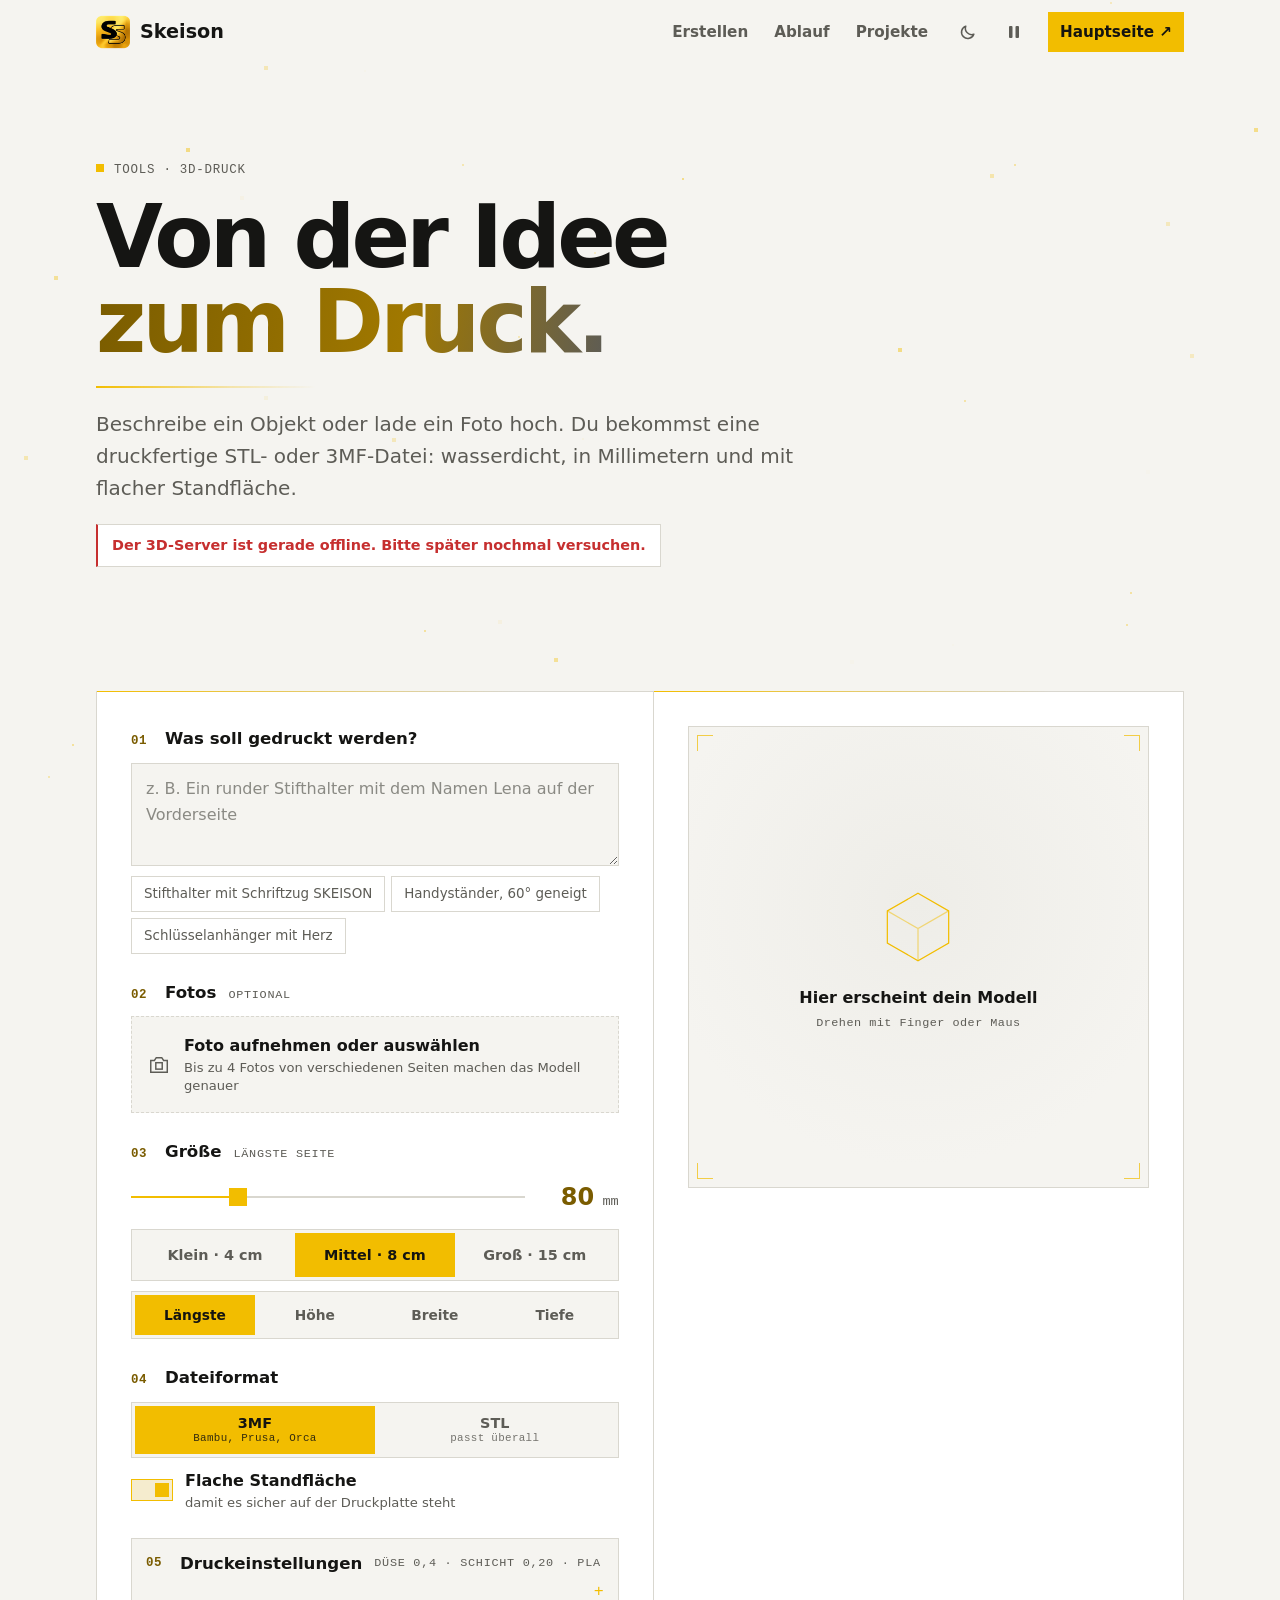
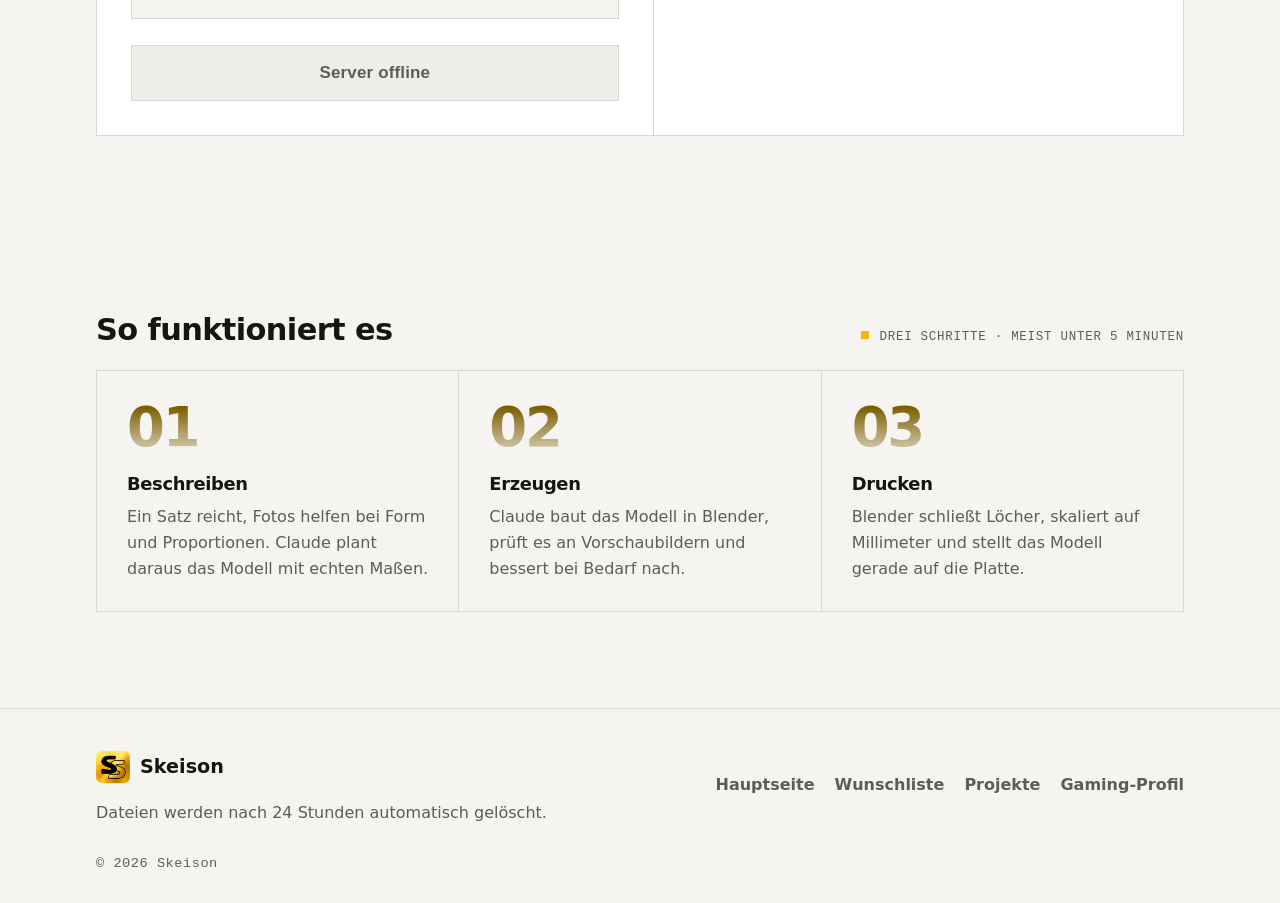
==== commit b5e33787: "3D-Druck: Schrift-Hilfen, Weiterbearbeiten mit Versionen, genauere Vereinigungs-Meldungen, Verbrauch" ====
--- a/site/3d/index.html
+++ b/site/3d/index.html
@@ -245,6 +245,24 @@
           <a class="btn" id="dlMain" href="#" download>Herunterladen <span class="arr">↓</span></a>
           <a class="btn ghost" id="dlAlt" href="#" download></a>
         </div>
+
+        <!-- Weiter bearbeiten: Aenderung per KI oder nur neu berechnen (Groesse/Druckeinstellungen aus dem Formular) -->
+        <div class="edit" id="editBox">
+          <label class="label" for="editText"><span class="num">+</span>Weiter bearbeiten <em id="verLabel">Version 1</em></label>
+          <textarea id="editText" rows="2" maxlength="1000" placeholder="z. B. Schrift 2 mm größer und graviert, Wand 3 mm dick, Loch 1 mm weiter links"></textarea>
+          <div class="chips" id="editChips" aria-label="Beispiele für Änderungen">
+            <button type="button" class="chip">Schrift größer</button>
+            <button type="button" class="chip">Wände 1 mm dicker</button>
+            <button type="button" class="chip">Kanten abrunden</button>
+            <button type="button" class="chip">Boden stabiler</button>
+          </div>
+          <div class="cta-row">
+            <button class="btn" id="editGo" type="button">Änderung anwenden <span class="arr">→</span></button>
+            <button class="btn ghost" id="rebuildGo" type="button">Nur neu berechnen</button>
+          </div>
+          <p class="fine edit-note">„Nur neu berechnen“ übernimmt Größe und Druckeinstellungen aus dem Formular, ohne KI. Änderungen gehen innerhalb von 24 Stunden.</p>
+          <ol class="versions" id="versions" aria-label="Versionen"></ol>
+        </div>
         <button class="btn ghost small" id="again" type="button">Neues Modell</button>
       </div>
     </div>
--- a/site/3d/3d.css
+++ b/site/3d/3d.css
@@ -177,6 +177,20 @@
 .rec[open] dl { animation: s3d-fade .5s var(--fade) both; }
 .rec dt { padding-top: 2px; font-family: var(--mono); font-size: .7rem; letter-spacing: .06em; text-transform: uppercase; color: var(--muted); }
 .rec dd { margin: 0; }
+
+/* Weiter bearbeiten und Versionen */
+.edit { display: grid; gap: 10px; padding-top: 14px; border-top: 1px solid var(--line); }
+.edit .label { font-size: .98rem; }
+.edit textarea { min-height: 64px; }
+.edit .cta-row { gap: 8px; }
+.edit-note { text-align: left; }
+.versions { list-style: none; margin: 0; padding: 0; display: flex; flex-wrap: wrap; gap: 6px; }
+.versions:empty { display: none; }
+.versions button { font: inherit; font-size: .8rem; font-family: var(--mono); color: var(--muted); background: var(--bg);
+  border: 1px solid var(--line); border-radius: 0; padding: 6px 10px; min-height: 36px; cursor: pointer; max-width: 100%;
+  overflow: hidden; text-overflow: ellipsis; white-space: nowrap; transition: color .35s, border-color .35s; }
+.versions button:hover { color: var(--text); border-color: var(--accent); }
+.versions button.on { color: var(--text); border-color: var(--accent); box-shadow: inset 0 -2px 0 var(--accent); }
 
 /* ---------- Vorschau ---------- */
 .viewer { position: relative; aspect-ratio: 1 / 1; max-height: 64vh; width: 100%; overflow: hidden; border: 1px solid var(--line); touch-action: none;
